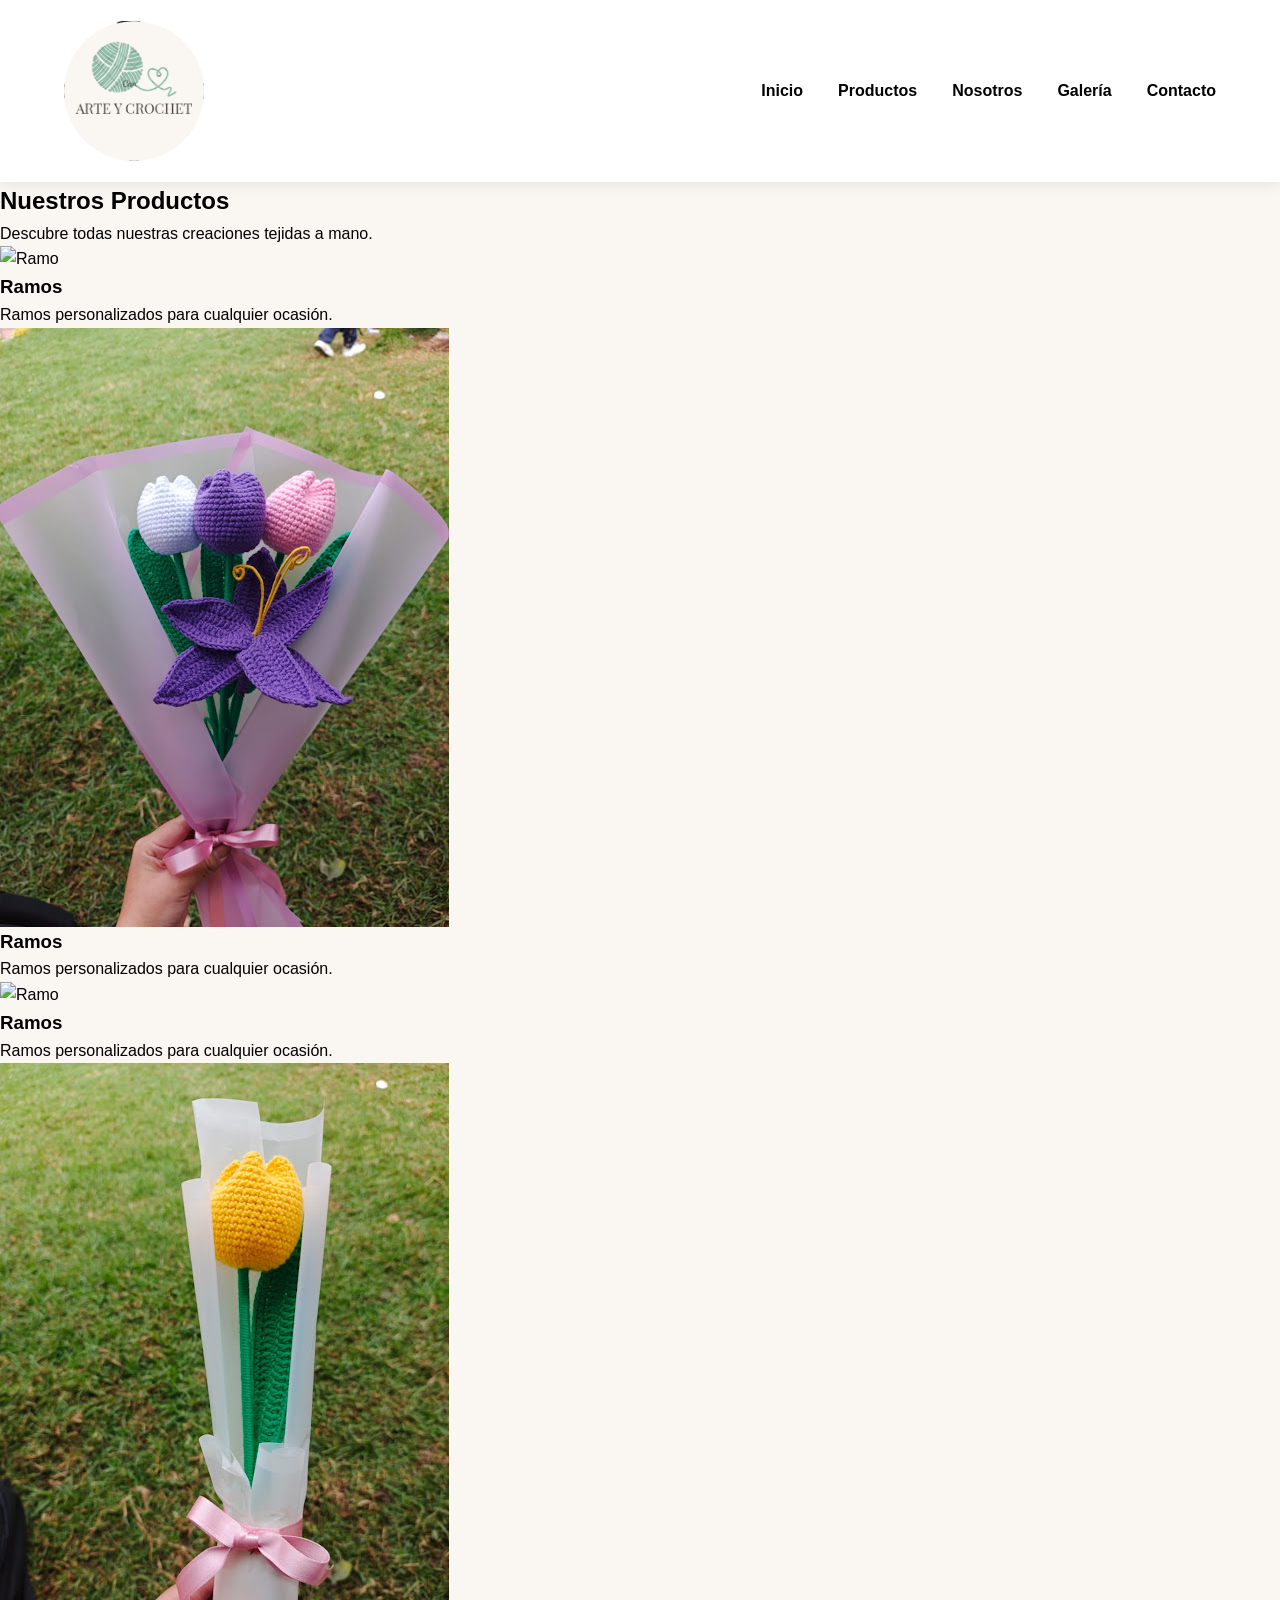
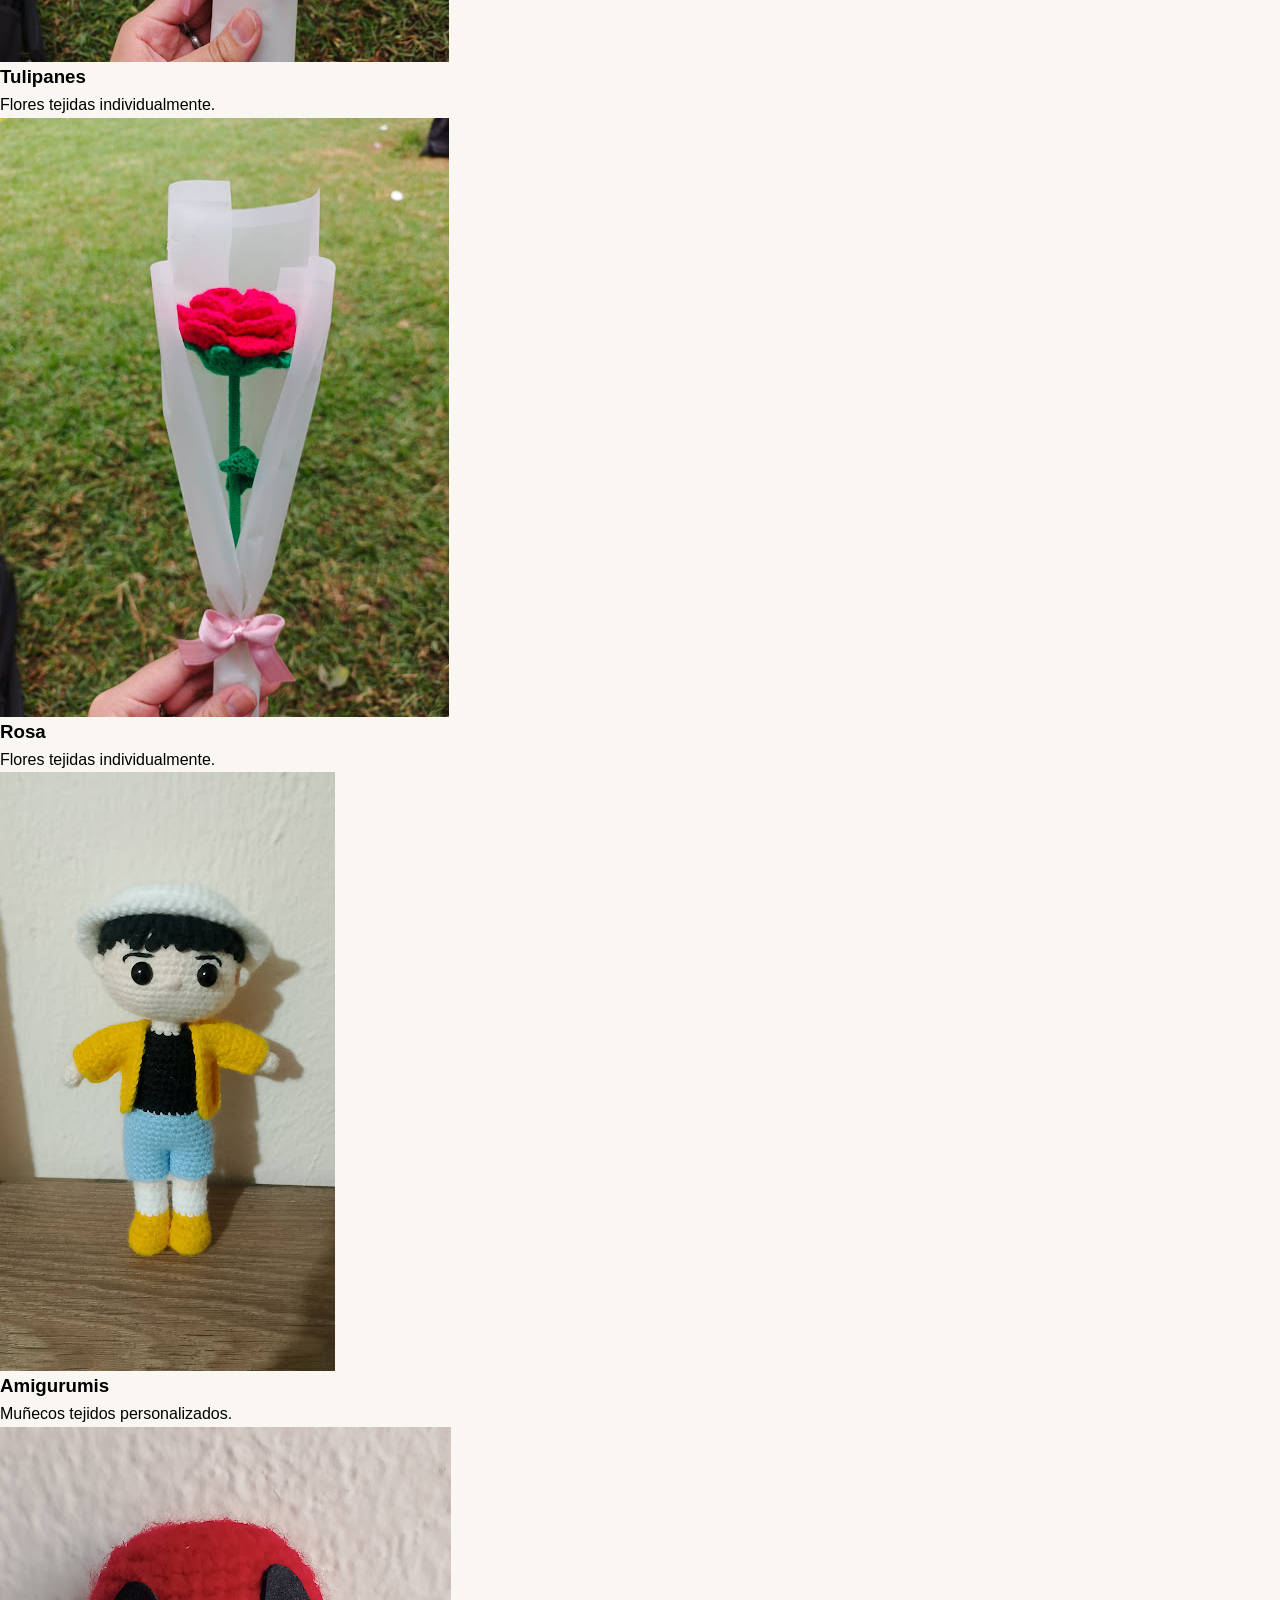
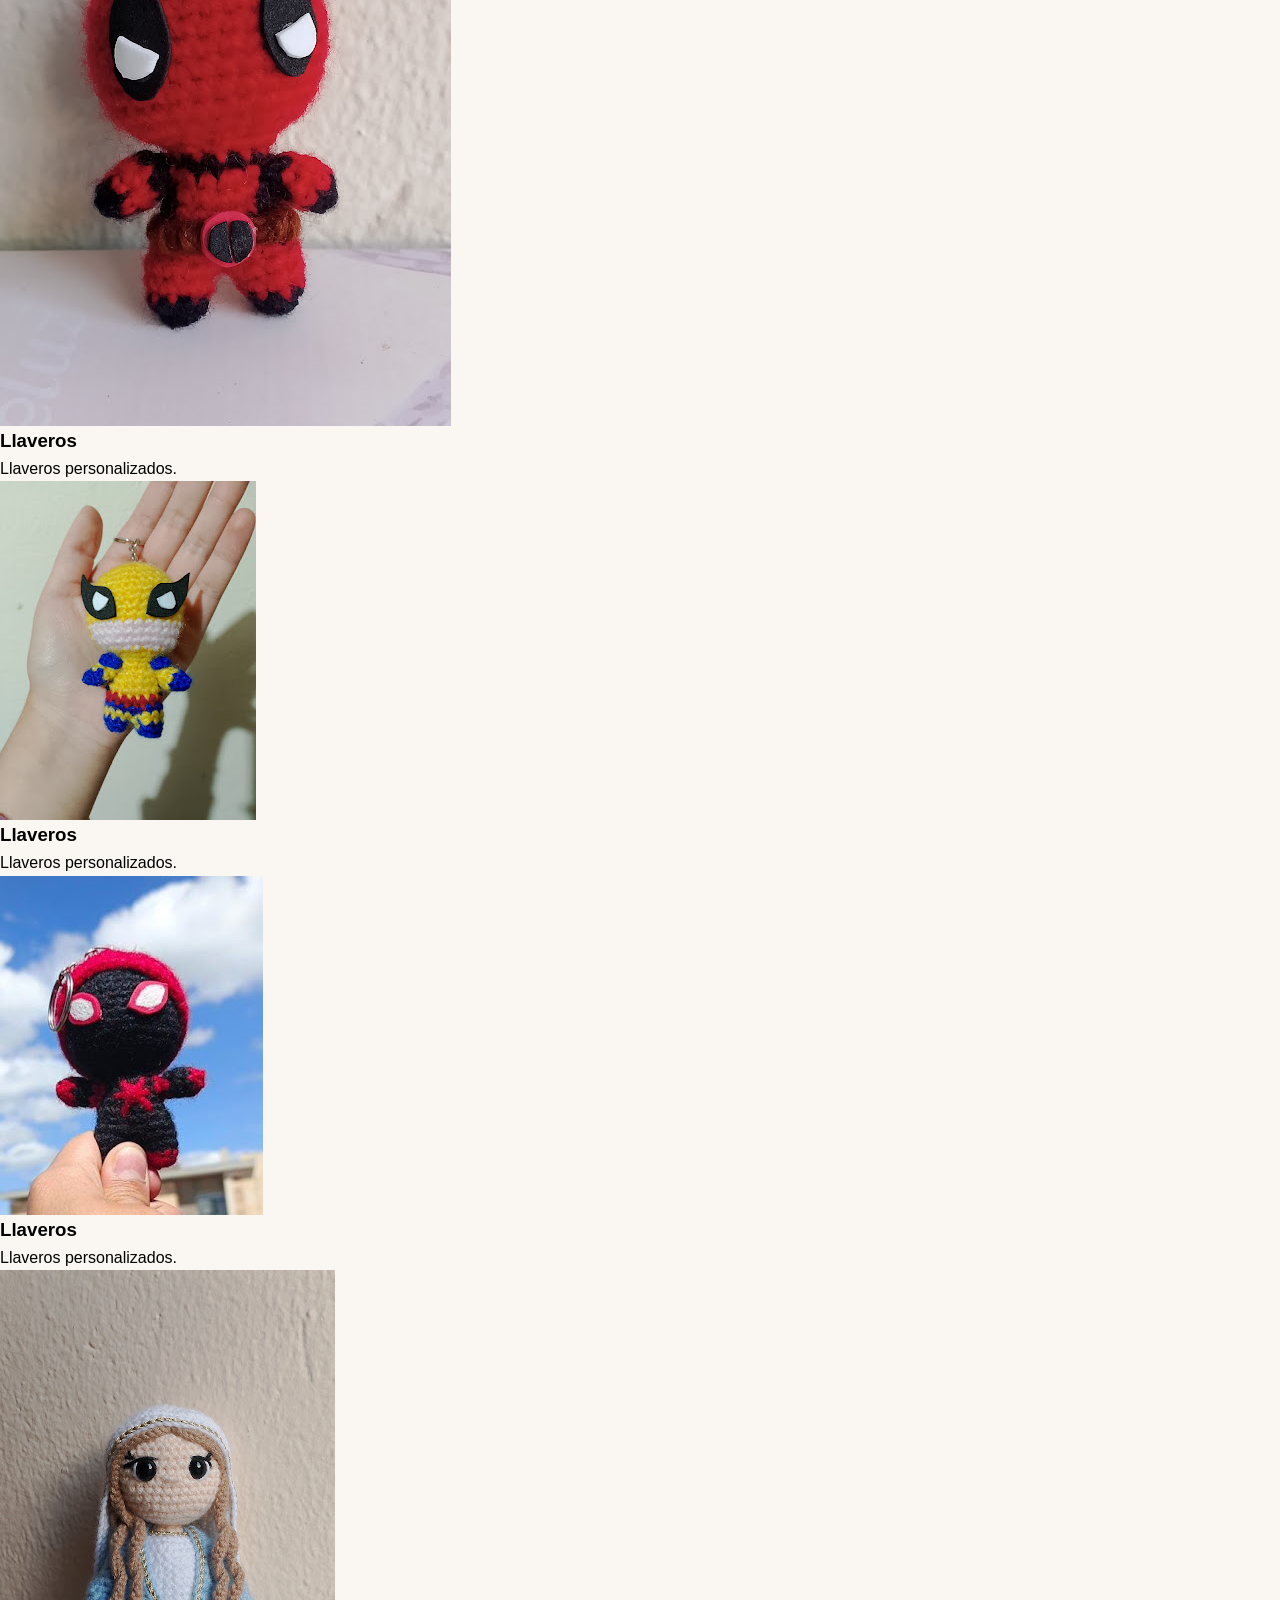
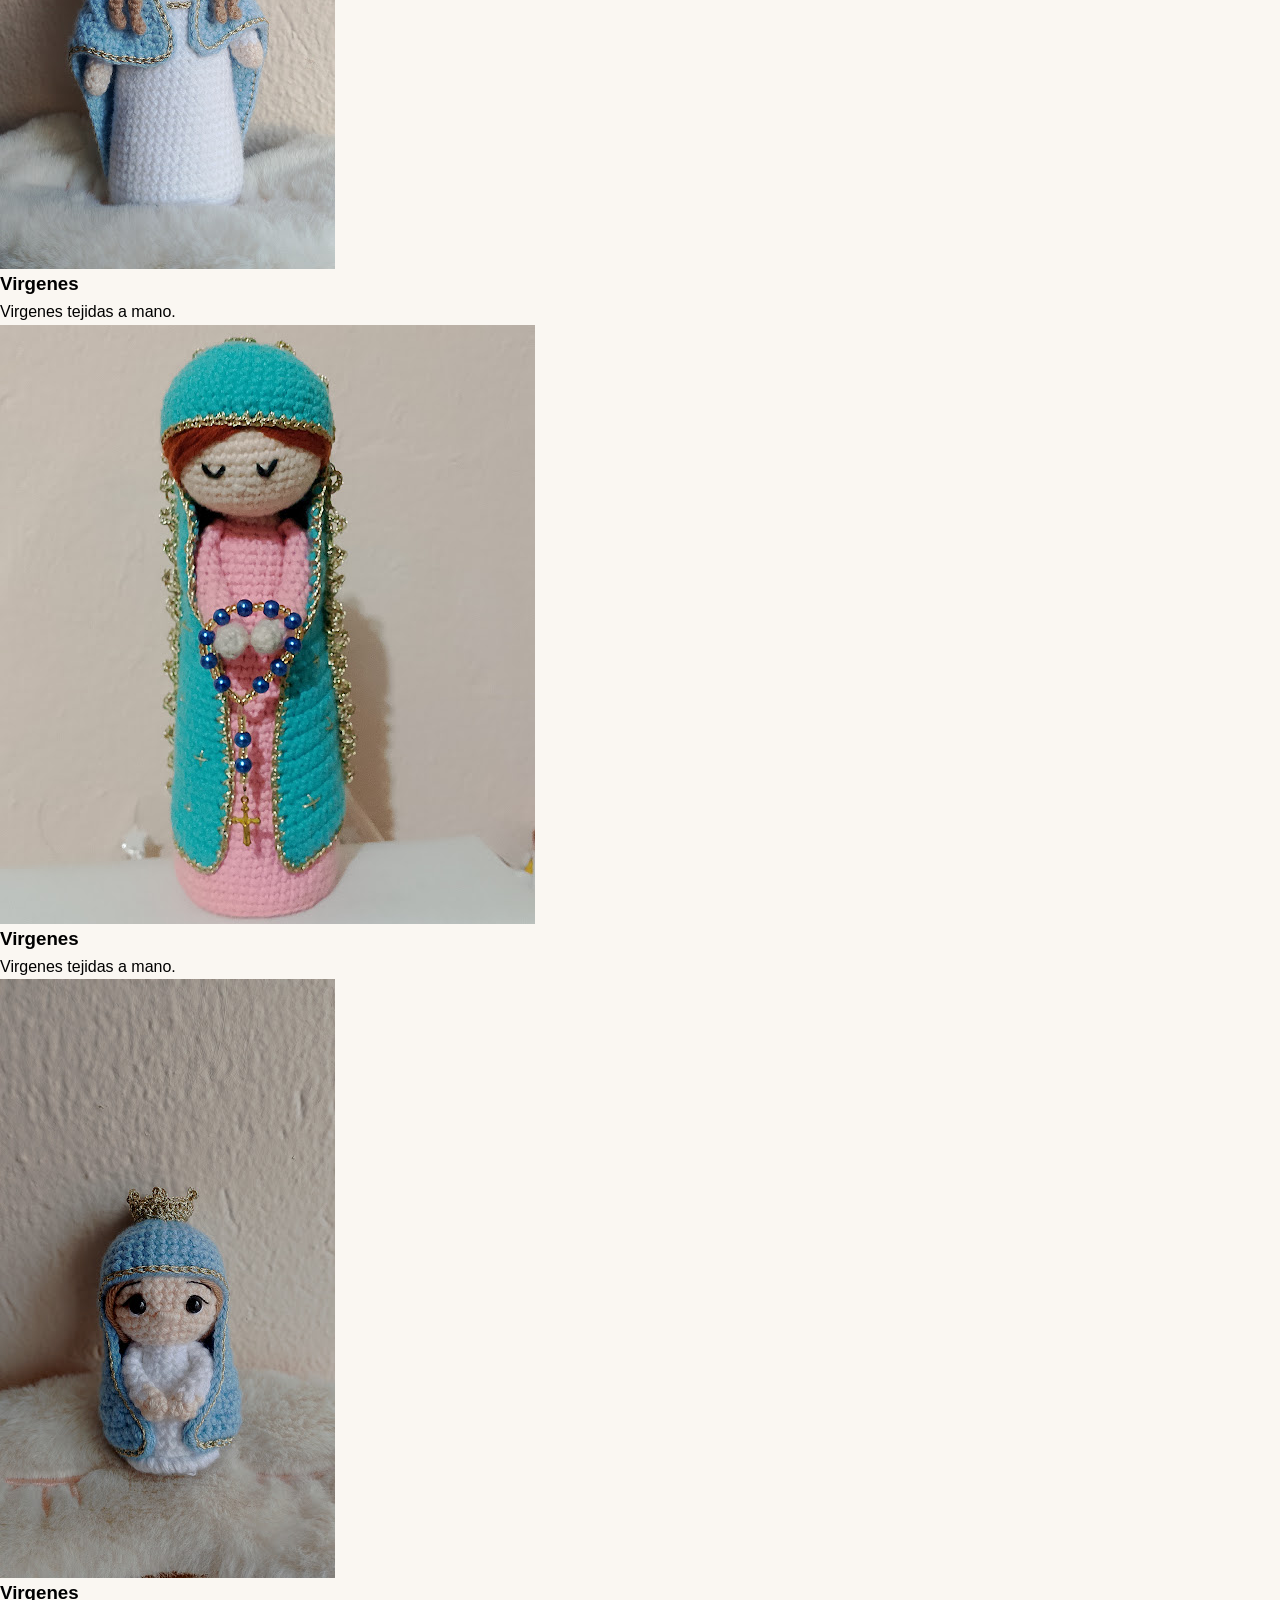
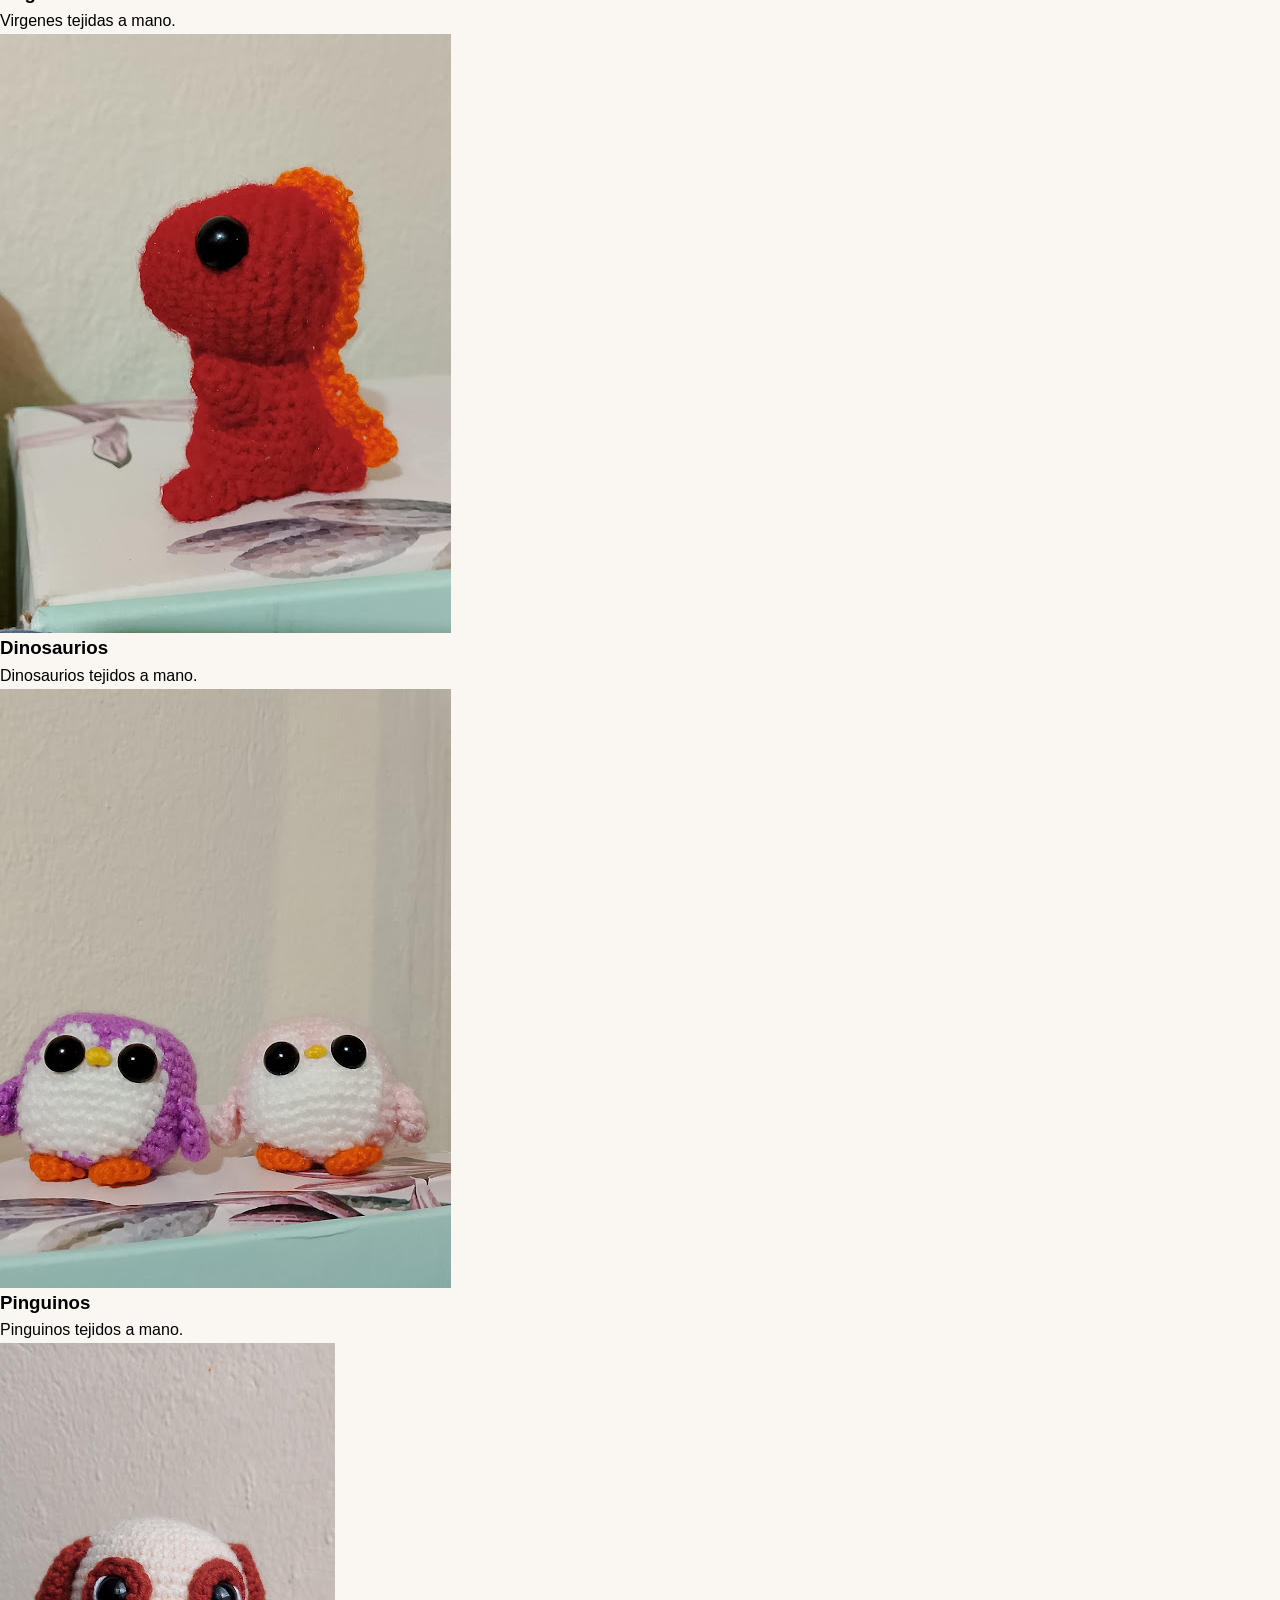
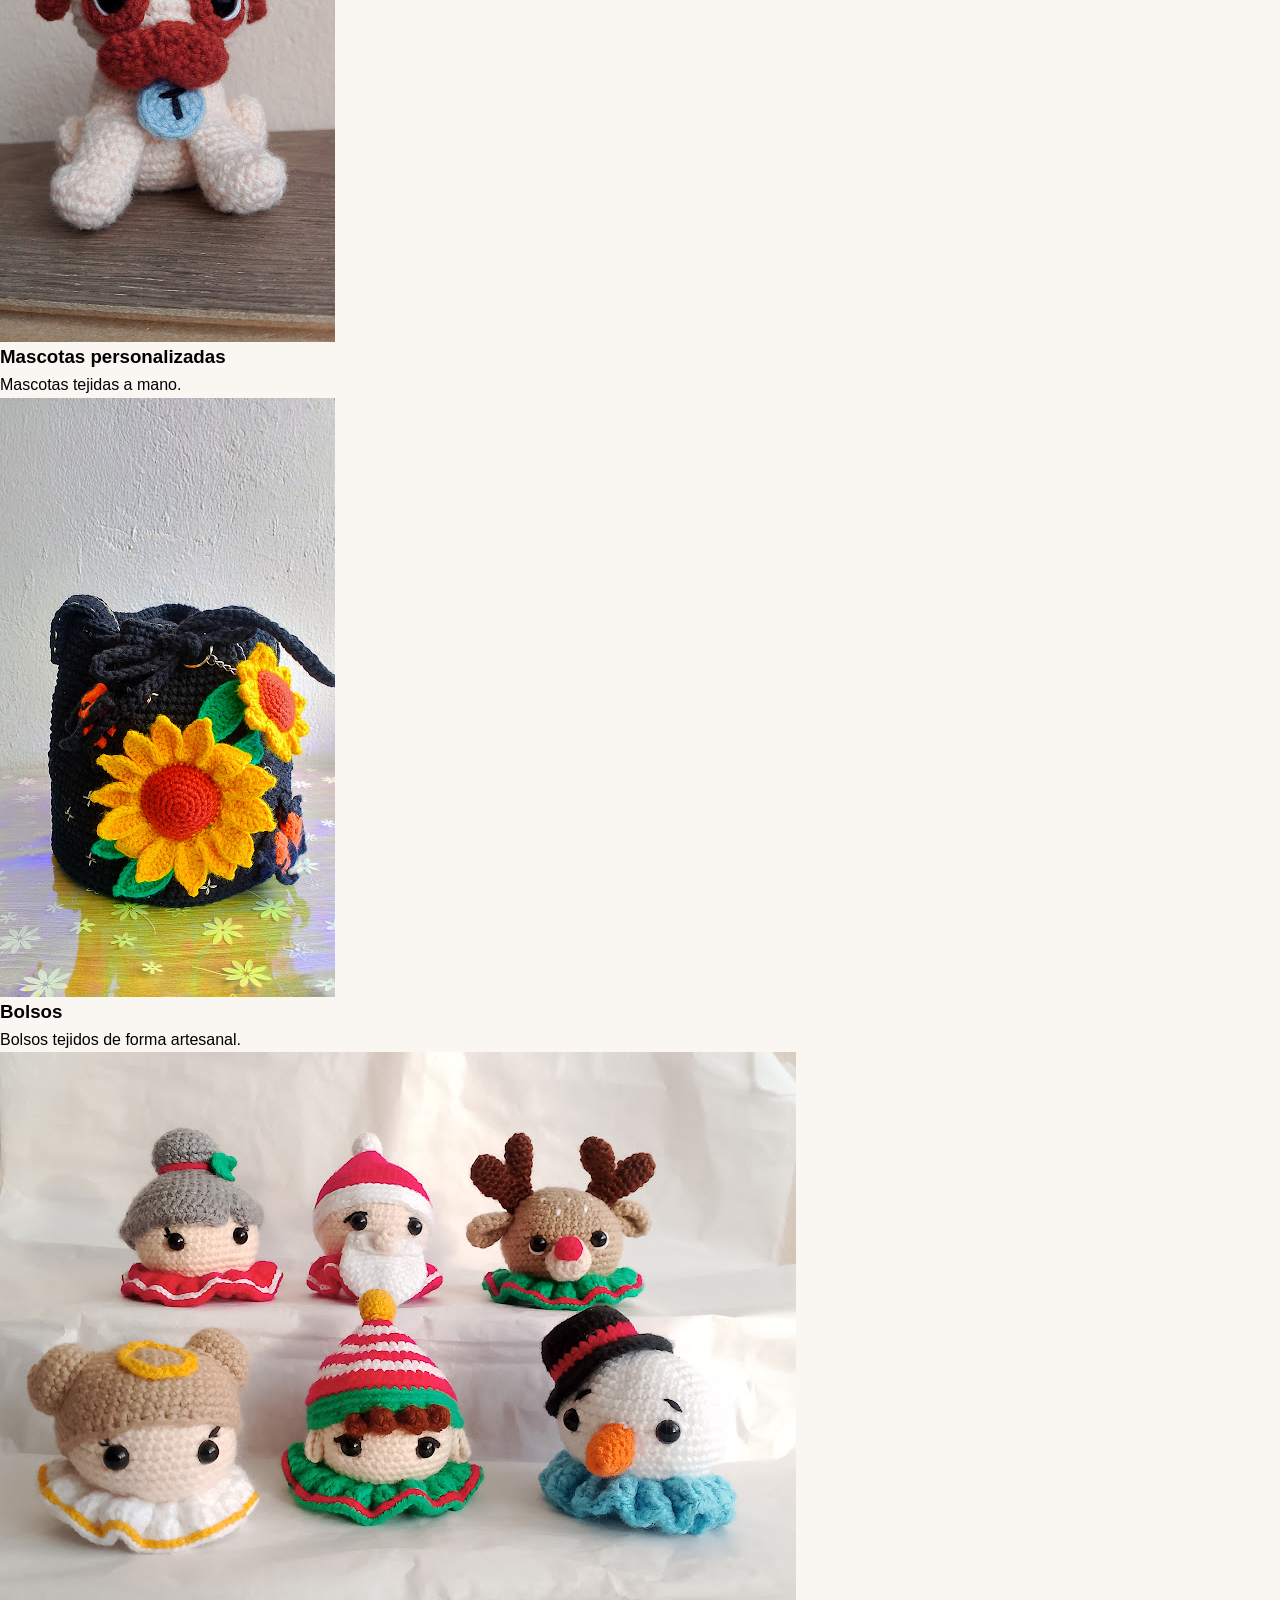
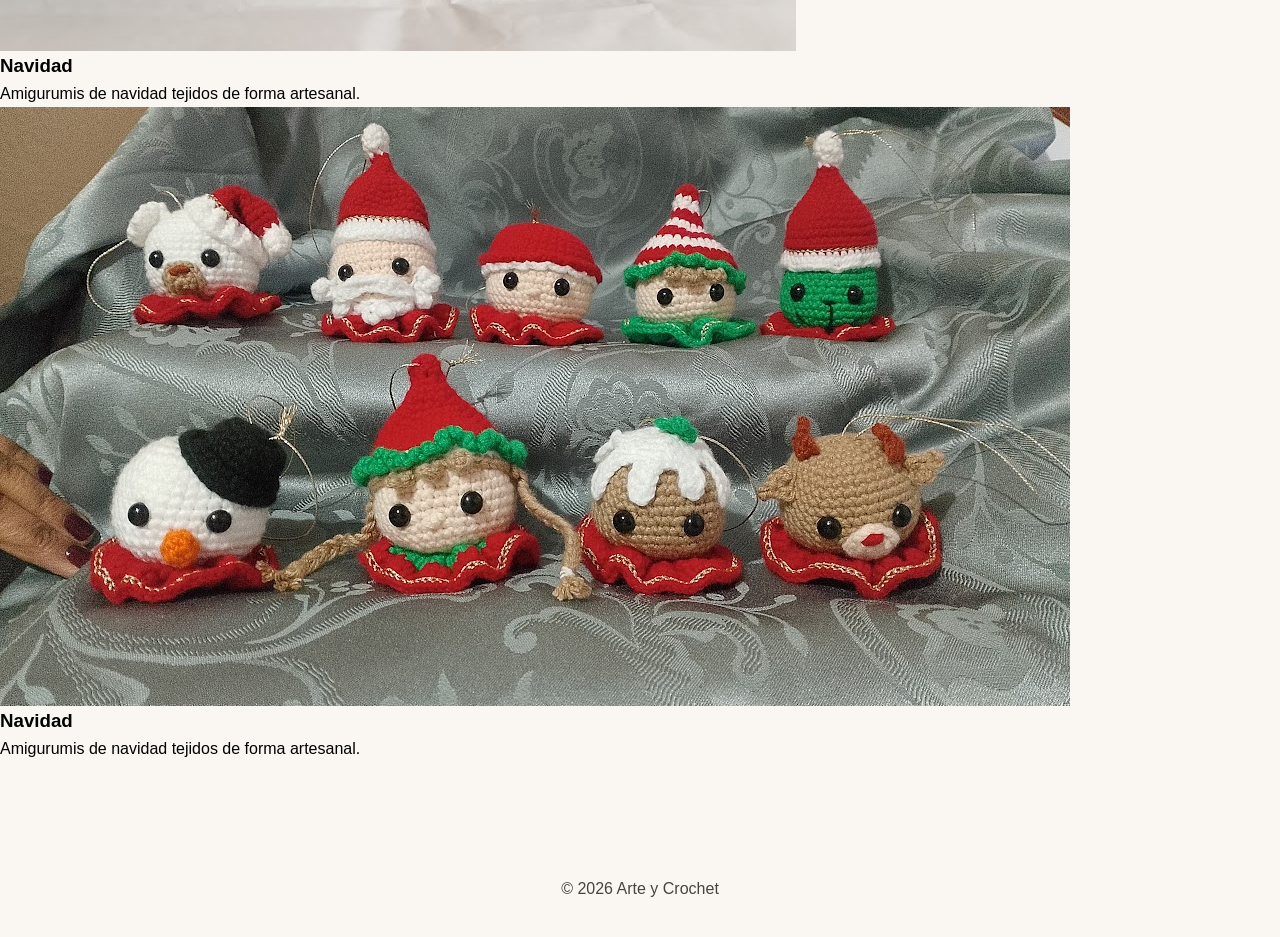
==== paginas/productos.html @ 1461aee8 "Update productos.html" ====
<!DOCTYPE html>
<html lang="es">

<head>

    <meta charset="UTF-8">
    <meta name="viewport" content="width=device-width, initial-scale=1.0">

    <title>Productos | Arte y Crochet</title>

    <link rel="stylesheet" href="css/responsive.css">
    <link rel="stylesheet" href="css/style.css">
    <link rel="stylesheet" href="css/productos.css">
     <link rel="stylesheet" href="css/responsive.css">
    
</head>

<body>

<header>

    <div class="contenedor-header">

        <div class="logo">

            <a href="index.html">

                <img src="../imagenes/logo.png" alt="Logo">

            </a>

        </div>

        <nav>

            <ul>
<a href="index.html">Inicio</a>
              <a href="productos.html">Productos</a>
<a href="nosotros.html">Nosotros</a>
<a href="galeria.html">Galería</a>
<a href="contacto.html">Contacto</a>
            </ul>

        </nav>

    </div>

</header>

<main>
<section class="banner-pagina">

    <h1>Nuestros Productos</h1>

    <p>

        Descubre todas nuestras creaciones tejidas a mano.

    </p>

</section>

<section class="catalogo">

    <article class="producto">

        <img src="../imagenes/ramo tejido 1.jpg" alt="Ramo">

        <h3>Ramos</h3>

        <p>Ramos personalizados para cualquier ocasión.</p>

        

    </article>

    <article class="producto">

        <img src="../imagenes/Ramo tejido 2.jpg" alt="Ramo">

        <h3>Ramos</h3>

        <p>Ramos personalizados para cualquier ocasión.</p>

       

    </article>
    

    <article class="producto">

        <img src="../imagenes/ramo 3.jpg" alt="Ramo">

        <h3>Ramos</h3>

        <p>Ramos personalizados para cualquier ocasión.</p>

        

    </article>

    <article class="producto">

        <img src="../imagenes/tulipan.jpg" alt="Tulipán">

        <h3>Tulipanes</h3>

        <p>Flores tejidas individualmente.</p>

       

    </article>

     <article class="producto">

        <img src="../imagenes/rosa.jpg" alt="Rosa">

        <h3>Rosa</h3>

        <p>Flores tejidas individualmente.</p>

      

    </article>

    <article class="producto">

        <img src="../imagenes/personalizado milo j.jpg" alt="Amigurumi">

        <h3>Amigurumis</h3>

        <p>Muñecos tejidos personalizados.</p>

       

    </article>

  

      <article class="producto">

        <img src="../imagenes/llavero deadpool.jpg" alt="Llavero">

        <h3>Llaveros</h3>

        <p>Llaveros personalizados.</p>

      

    </article>

    <article class="producto">

        <img src="../imagenes/llavero wolverine.jpg" alt="Llavero">

        <h3>Llaveros</h3>

        <p>Llaveros personalizados.</p>

      

    </article>

      <article class="producto">

        <img src="../imagenes/llavero spiderman negro.jpg" alt="Llavero">

        <h3>Llaveros</h3>

        <p>Llaveros personalizados.</p>

   
    </article>

      <article class="producto">

        <img src="../imagenes/virgen bonita.jpg" alt="Virgenes">

        <h3>Virgenes</h3>

        <p>Virgenes tejidas a mano.</p>

       

    </article>

     <article class="producto">

        <img src="../imagenes/virgen de guadalupe.jpg" alt="Virgenes">

        <h3>Virgenes</h3>

        <p>Virgenes tejidas a mano.</p>

      

    </article>

  

     <article class="producto">

        <img src="../imagenes/virgen mini.jpg" alt="Virgenes">

        <h3>Virgenes</h3>

        <p>Virgenes tejidas a mano.</p>

       

    </article>

     </article>

     <article class="producto">

        <img src="../imagenes/dinosaurio.jpg" alt="Dinosaurio">

        <h3>Dinosaurios</h3>

        <p>Dinosaurios tejidos a mano.</p>

       

    </article>

     </article>

     <article class="producto">

        <img src="../imagenes/pinguinos.jpg" alt="Pinguinos">

        <h3>Pinguinos</h3>

        <p>Pinguinos tejidos a mano.</p>

       

    </article>

     </article>

     <article class="producto">

        <img src="../imagenes/mascota personalizado.jpg" alt="Mascota personalizada">

        <h3>Mascotas personalizadas</h3>

        <p>Mascotas tejidas a mano.</p>

    

    </article>
      <article class="producto">

        <img src="../imagenes/bolsos.jpg" alt="Bolso">

        <h3>Bolsos</h3>

        <p>Bolsos tejidos de forma artesanal.</p>

       

    </article>

      <article class="producto">

        <img src="../imagenes/coleccion navidad 1.jpg" alt="Navidad 1">

        <h3>Navidad</h3>

        <p>Amigurumis de navidad tejidos de forma artesanal.</p>

   

    </article>
      <article class="producto">

        <img src="../imagenes/coleccion navidad 2.jpg" alt="Navidad 2">

        <h3>Navidad</h3>

        <p>Amigurumis de navidad tejidos de forma artesanal.</p>

    

    </article>
</section>
</main>

<footer>

    <p>© 2026 Arte y Crochet</p>

</footer>

<script src="../js/script.js"></script>

</body>

</html>
---- paginas/css/style.css ----
/* ===========================
   CONFIGURACIÓN GENERAL
=========================== */

*{
    margin:0;
    padding:0;
    box-sizing:border-box;
}

html{
    scroll-behavior:smooth;
}

body{
    font-family: Arial, Helvetica, sans-serif;
    background:#faf7f2;
    color:var(--cafe);
    line-height:1.6;
}

img{
    max-width:100%;
    display:block;
}

a{
    text-decoration:none;
    color:inherit;
}

ul{
    list-style:none;
}

button{
    border:none;
    cursor:pointer;
    font-size:1rem;
}

/* ===========================
   HEADER
=========================== */

header{

    width:100%;

    background:white;

    box-shadow:var(--sombra);

    position:sticky;

    top:0;

    z-index:1000;

}
header{

background:white;

padding:20px 0;

box-shadow:0 3px 15px rgba(0,0,0,.08);

}

.contenedor-header{

    width:90%;

    max-width:1300px;

    margin:auto;

    display:flex;

    justify-content:space-between;

    align-items:center;

    padding:1px 0;

}

.logo img{

    width: 140px;

}

nav ul{

    display:flex;

    gap:35px;

}

nav a{

    font-weight:600;

    transition:var(--transicion);

}

nav a:hover{

    color:var(--verde);

}

.acciones{

    display:flex;

    gap:15px;

}

.acciones button{

    background:none;

    font-size:22px;

}

/* ===========================
   TITULOS
=========================== */

.titulo-seccion{

    text-align:center;

    margin-bottom:60px;

}

.titulo-seccion h2{

    font-size:2.3rem;

    color:var(--cafe);

    margin-bottom:15px;

}

.titulo-seccion p{

    color:var(--gris);

    max-width:650px;

    margin:auto;

}

/* ===========================
   BOTONES
=========================== */

a,
button{

    transition:var(--transicion);

}

.hero a,
.cta a,
.producto a,
.informacion-producto a{

    display:inline-block;

    margin-top:20px;

    background:var(--verde);

    color:#4a433e;

    padding:14px 28px;

    border-radius:30px;

    font-weight:bold;

}

.hero a:hover,
.cta a:hover,
.producto a:hover,
.informacion-producto a:hover{

    background:var(--cafe);

}

/* ===========================
   FOOTER
=========================== */

footer{

    background:var(--cafe);

  color:#4a433e;

    text-align:center;

    padding:35px 20px;

    margin-top:80px;

}
.redes{

    display:flex;

    flex-direction:column;

    gap:12px;

}

.redes a{

    color:#6e6969;

    transition:.3s; 

}

.redes a:hover{

    color:var(--verde);

    padding-left:6px;

}
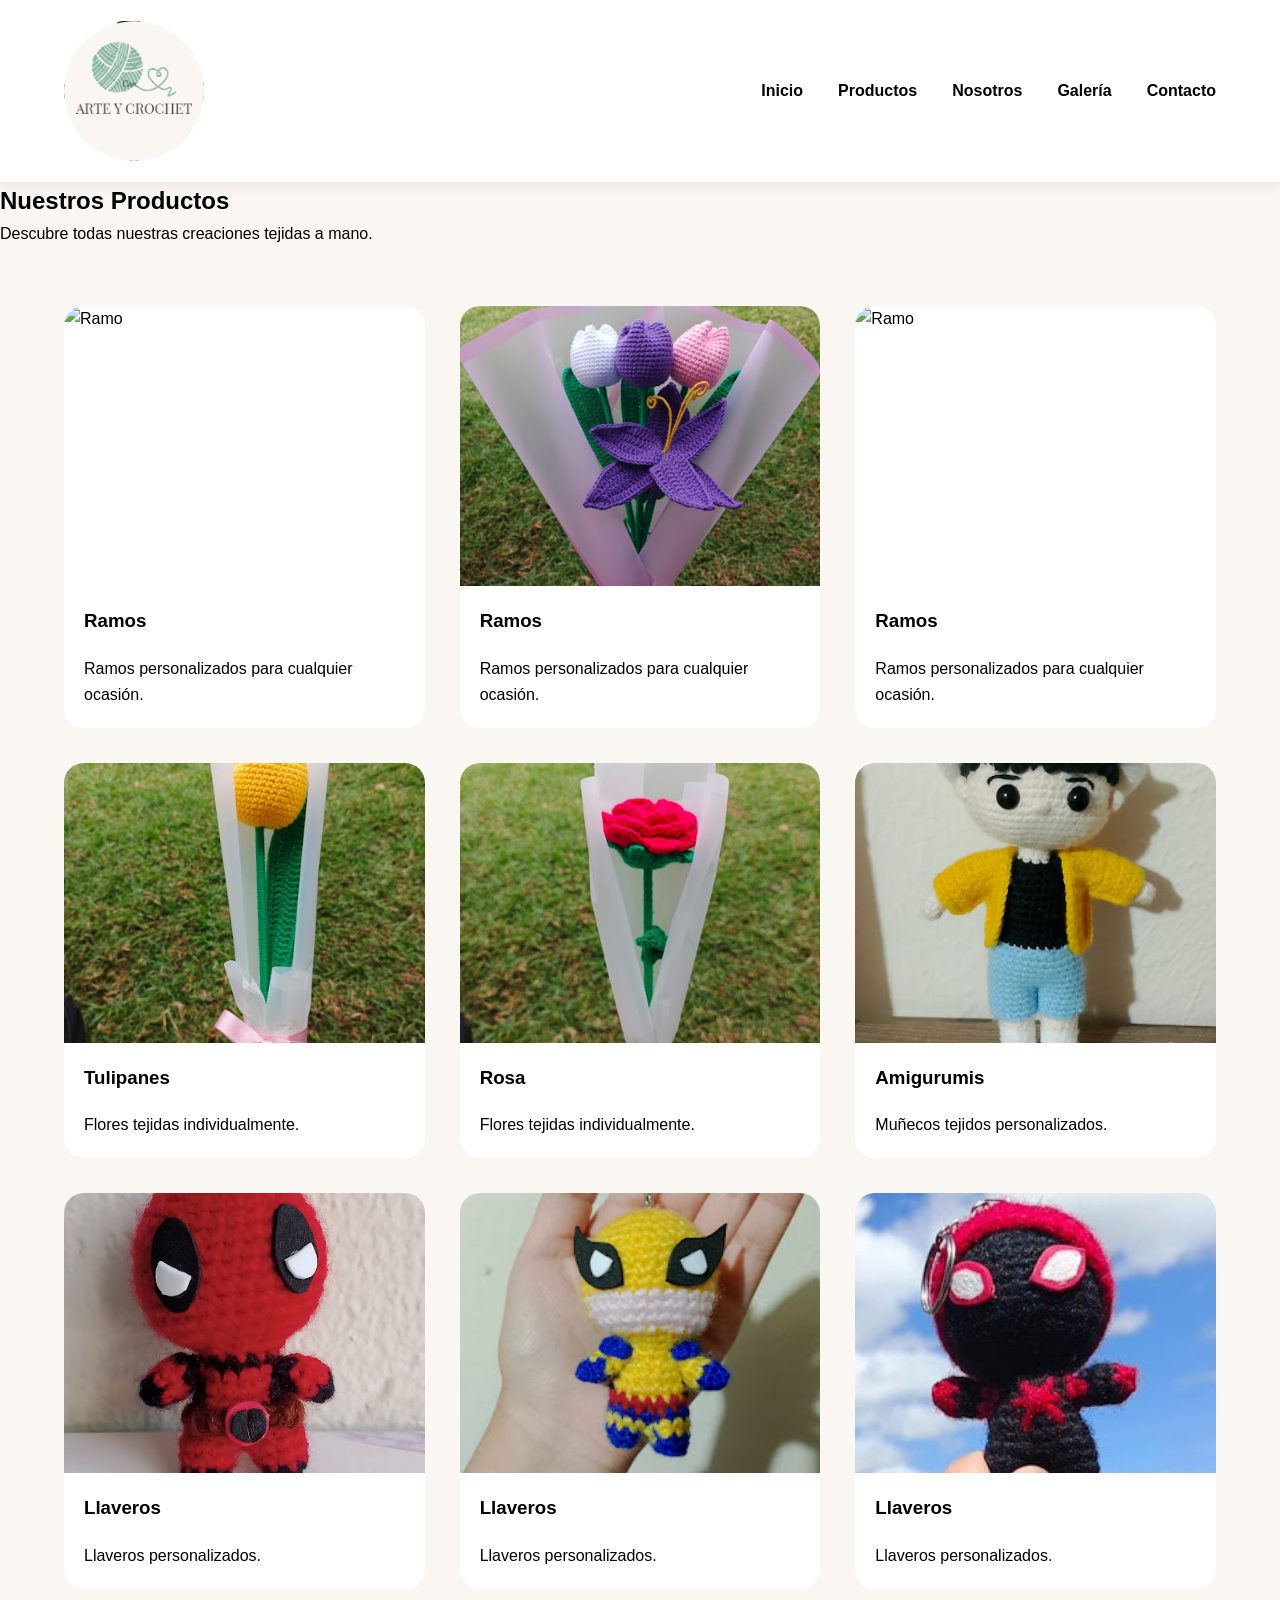
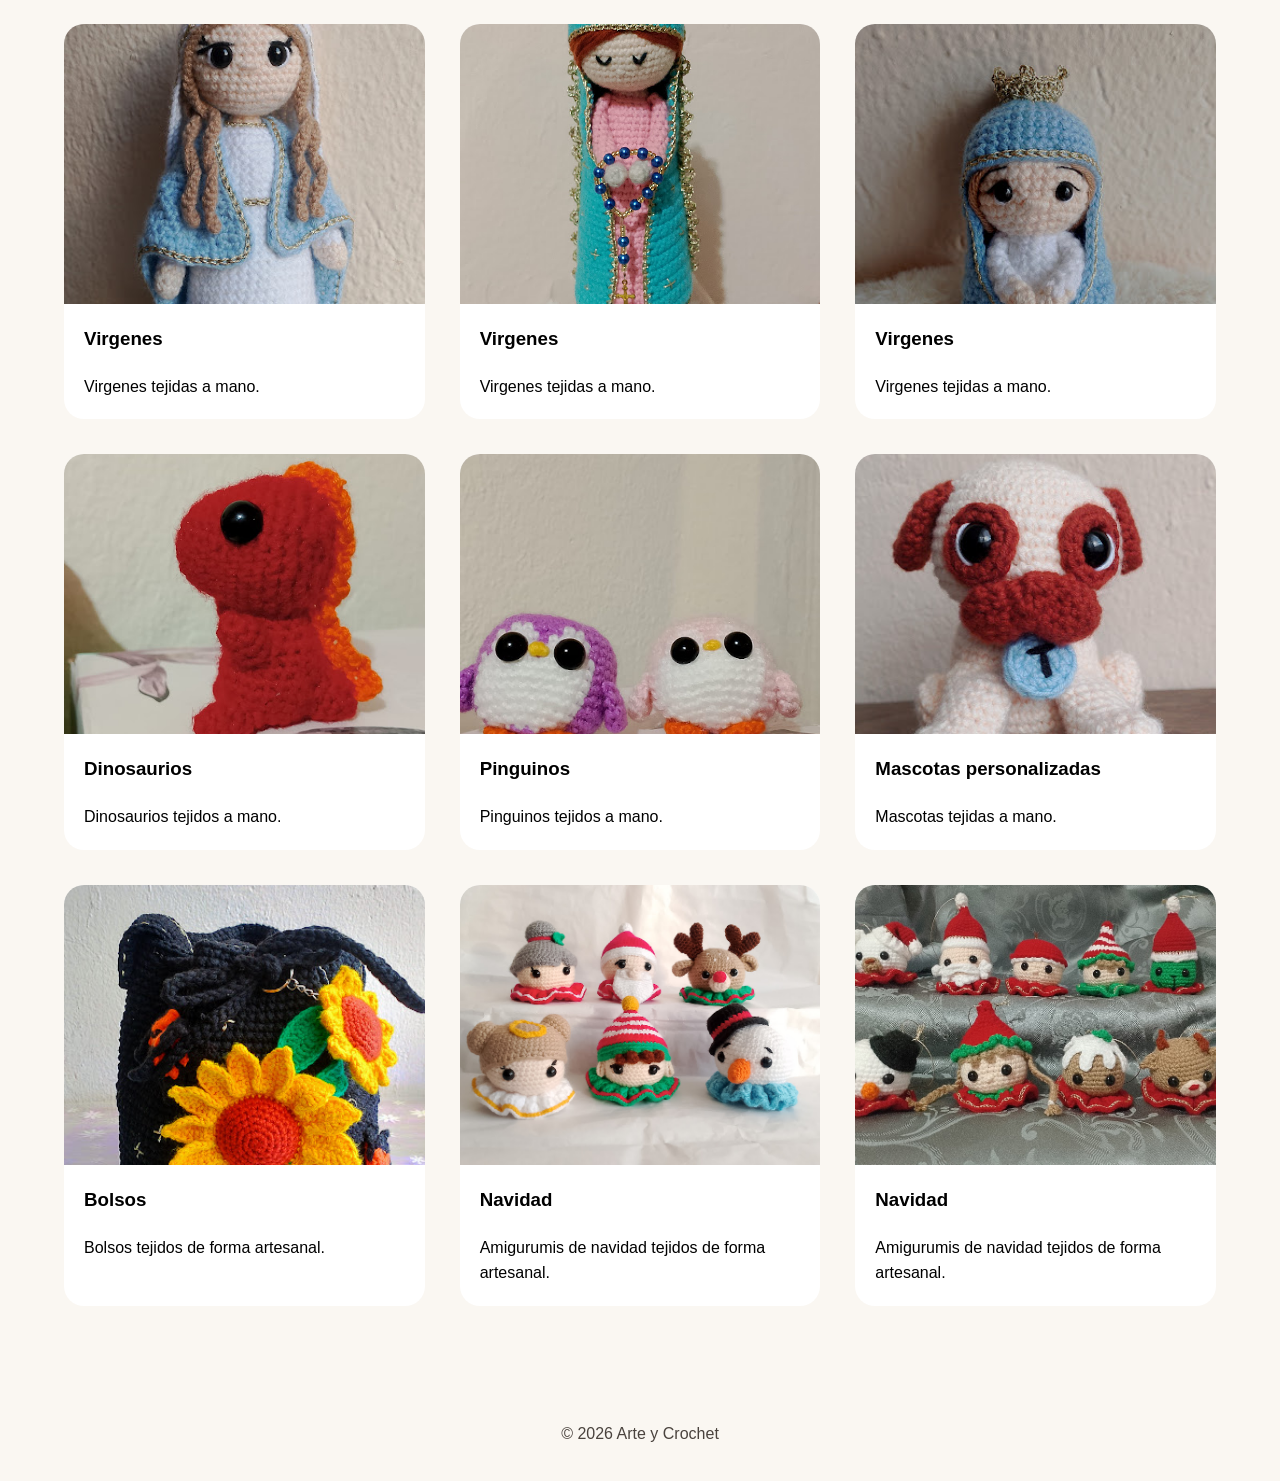
==== commit d2ed99ee: "Fix HTML encoding issues in productos.html" ====
--- a/paginas/productos.html
+++ b/paginas/productos.html
@@ -8,10 +8,10 @@
 
     <title>Productos | Arte y Crochet</title>
 
-    <link rel="stylesheet" href="css/responsive.css">
-    <link rel="stylesheet" href="css/style.css">
-    <link rel="stylesheet" href="css/productos.css">
-     <link rel="stylesheet" href="css/responsive.css">
+    <link rel="stylesheet" href="../css/responsive.css">
+    <link rel="stylesheet" href="../css/style.css">
+    <link rel="stylesheet" href="../css/productos.css">
+     <link rel="stylesheet" href="../css/responsive.css">
     
 </head>
 
--- a/css/responsive.css
+++ b/css/responsive.css
@@ -0,0 +1,178 @@
+
+@media (max-width:992px){
+
+    .hero,
+    .sobre-nosotros,
+    .historia,
+    .detalle-producto{
+
+        flex-direction:column;
+
+    }
+
+    .contenedor-productos{
+
+        grid-template-columns:repeat(2,1fr);
+
+    }
+
+    .contenedor-beneficios{
+
+        grid-template-columns:repeat(2,1fr);
+
+    }
+
+    .catalogo{
+
+        grid-template-columns:repeat(2,1fr);
+
+    }
+
+    .galeria-completa,
+    .contenedor-galeria{
+
+        grid-template-columns:repeat(2,1fr);
+
+    }
+
+    .contacto{
+
+        grid-template-columns:1fr;
+
+    }
+
+    .mision-vision{
+
+        grid-template-columns:1fr;
+
+    }
+
+}
+
+/* ==================================
+   CELULARES
+================================== */
+
+@media (max-width:768px){
+
+    .contenedor-header{
+
+        flex-direction:column;
+
+        gap:20px;
+
+    }
+
+    nav ul{
+
+        flex-direction:column;
+
+        align-items:center;
+
+        gap:15px;
+
+    }
+
+    .acciones{
+
+        justify-content:center;
+
+    }
+
+    .hero-texto h1{
+
+        font-size:2.6rem;
+
+    }
+
+    .hero-texto h2{
+
+        font-size:1.5rem;
+
+    }
+
+  
+
+    .titulo-seccion h2{
+
+        font-size:2rem;
+
+    }
+
+    .contenedor-productos{
+
+        grid-template-columns:1fr;
+
+    }
+
+    .contenedor-beneficios{
+
+        grid-template-columns:1fr;
+
+    }
+
+    .catalogo{
+
+        grid-template-columns:1fr;
+
+    }
+
+    .galeria-completa,
+    .contenedor-galeria{
+
+        grid-template-columns:1fr;
+
+    }
+
+    .valores ul{
+
+        grid-template-columns:1fr;
+
+    }
+
+    .cta{
+
+        padding:45px 25px;
+
+    }
+
+}
+
+/* ==================================
+   CELULARES PEQUEÑOS
+================================== */
+
+@media (max-width:480px){
+
+    .hero{
+
+        margin:40px auto;
+
+    }
+
+    .hero-texto h1{
+
+        font-size:2rem;
+
+    }
+
+    .hero-texto h2{
+
+        font-size:1.3rem;
+
+    }
+
+  
+    .contenedor-header{
+
+        width:95%;
+
+    }
+
+    section{
+
+        padding:50px 5%;
+
+    }
+
+}
--- a/css/style.css
+++ b/css/style.css
@@ -0,0 +1,244 @@
+
+*{
+    margin:0;
+    padding:0;
+    box-sizing:border-box;
+}
+
+html{
+    scroll-behavior:smooth;
+}
+
+body{
+    font-family: Arial, Helvetica, sans-serif;
+    background:#faf7f2;
+    color:var(--cafe);
+    line-height:1.6;
+}
+
+img{
+    max-width:100%;
+    display:block;
+}
+
+a{
+    text-decoration:none;
+    color:inherit;
+}
+
+ul{
+    list-style:none;
+}
+
+button{
+    border:none;
+    cursor:pointer;
+    font-size:1rem;
+}
+
+/* ===========================
+   HEADER
+=========================== */
+
+header{
+
+    width:100%;
+
+    background:white;
+
+    box-shadow:var(--sombra);
+
+    position:sticky;
+
+    top:0;
+
+    z-index:1000;
+
+}
+header{
+
+background:white;
+
+padding:20px 0;
+
+box-shadow:0 3px 15px rgba(0,0,0,.08);
+
+}
+
+.contenedor-header{
+
+    width:90%;
+
+    max-width:1300px;
+
+    margin:auto;
+
+    display:flex;
+
+    justify-content:space-between;
+
+    align-items:center;
+
+    padding:1px 0;
+
+}
+
+.logo img{
+
+    width: 140px;
+
+}
+
+nav ul{
+
+    display:flex;
+
+    gap:35px;
+
+}
+
+nav a{
+
+    font-weight:600;
+
+    transition:var(--transicion);
+
+}
+
+nav a:hover{
+
+    color:var(--verde);
+
+}
+
+.acciones{
+
+    display:flex;
+
+    gap:15px;
+
+}
+
+.acciones button{
+
+    background:none;
+
+    font-size:22px;
+
+}
+
+/* ===========================
+   TITULOS
+=========================== */
+
+.titulo-seccion{
+
+    text-align:center;
+
+    margin-bottom:60px;
+
+}
+
+.titulo-seccion h2{
+
+    font-size:2.3rem;
+
+    color:var(--cafe);
+
+    margin-bottom:15px;
+
+}
+
+.titulo-seccion p{
+
+    color:var(--gris);
+
+    max-width:650px;
+
+    margin:auto;
+
+}
+
+/* ===========================
+   BOTONES
+=========================== */
+
+a,
+button{
+
+    transition:var(--transicion);
+
+}
+
+.hero a,
+.cta a,
+.producto a,
+.informacion-producto a{
+
+    display:inline-block;
+
+    margin-top:20px;
+
+    background:var(--verde);
+
+    color:#4a433e;
+
+    padding:14px 28px;
+
+    border-radius:30px;
+
+    font-weight:bold;
+
+}
+
+.hero a:hover,
+.cta a:hover,
+.producto a:hover,
+.informacion-producto a:hover{
+
+    background:var(--cafe);
+
+}
+
+/* ===========================
+   FOOTER
+=========================== */
+
+footer{
+
+    background:var(--cafe);
+
+  color:#4a433e;
+
+    text-align:center;
+
+    padding:35px 20px;
+
+    margin-top:80px;
+
+}
+.redes{
+
+    display:flex;
+
+    flex-direction:column;
+
+    gap:12px;
+
+}
+
+.redes a{
+
+    color:#6e6969;
+
+    transition:.3s;
+
+}
+
+.redes a:hover{
+
+    color:var(--verde);
+
+    padding-left:6px;
+
+}
--- a/css/productos.css
+++ b/css/productos.css
@@ -0,0 +1,181 @@
+
+
+/* ===============================
+   CATÁLOGO
+================================ */
+
+.catalogo{
+
+    width:90%;
+    max-width:1300px;
+
+    margin:60px auto;
+
+    display:grid;
+
+    grid-template-columns:repeat(3,1fr);
+
+    gap:35px;
+
+}
+
+.catalogo .producto{
+
+    background:white;
+
+    border-radius:20px;
+
+    overflow:hidden;
+
+    box-shadow:var(--sombra);
+
+    transition:.3s;
+
+}
+
+.catalogo .producto:hover{
+
+    transform:translateY(-8px);
+
+}
+
+.catalogo .producto img{
+
+    width:100%;
+
+    height:280px;
+
+    object-fit:cover;
+
+}
+
+.catalogo .producto h3{
+
+    margin:20px;
+
+    color:var(--cafe);
+
+}
+
+.catalogo .producto p{
+
+    margin:0 20px 20px;
+
+    color:var(--gris);
+
+}
+
+.catalogo .producto button{
+
+    margin:20px;
+
+    padding:12px 22px;
+
+    background:var(--verde);
+
+   color:#4a433e;
+
+    border-radius:30px;
+
+    transition:.3s;
+
+}
+
+.catalogo .producto button:hover{
+
+    background:var(--cafe);
+
+}
+
+/* ===============================
+   DETALLE DEL PRODUCTO
+================================ */
+
+.detalle-producto{
+
+    width:90%;
+    max-width:1300px;
+
+    margin:80px auto;
+
+    display:flex;
+
+    gap:60px;
+
+    align-items:center;
+
+}
+
+.imagen-producto{
+
+    flex:1;
+
+}
+
+.imagen-producto img{
+
+    width:100%;
+
+    border-radius:20px;
+
+    box-shadow:var(--sombra);
+
+}
+
+.informacion-producto{
+
+    flex:1;
+
+}
+
+.informacion-producto h1{
+
+    font-size:2.5rem;
+
+    color:var(--cafe);
+
+    margin-bottom:20px;
+
+}
+
+.categoria{
+
+    color:var(--gris);
+
+    margin-bottom:10px;
+
+}
+
+.precio{
+
+    font-size:2rem;
+
+    color:var(--verde);
+
+    font-weight:bold;
+
+    margin-bottom:25px;
+
+}
+
+.informacion-producto p{
+
+    margin-bottom:20px;
+
+}
+
+.informacion-producto ul{
+
+    margin-left:20px;
+
+    margin-bottom:30px;
+
+    list-style:disc;
+
+}
+
+.informacion-producto li{
+
+    margin-bottom:10px;
+
+}
--- a/css/responsive.css
+++ b/css/responsive.css
@@ -0,0 +1,178 @@
+
+@media (max-width:992px){
+
+    .hero,
+    .sobre-nosotros,
+    .historia,
+    .detalle-producto{
+
+        flex-direction:column;
+
+    }
+
+    .contenedor-productos{
+
+        grid-template-columns:repeat(2,1fr);
+
+    }
+
+    .contenedor-beneficios{
+
+        grid-template-columns:repeat(2,1fr);
+
+    }
+
+    .catalogo{
+
+        grid-template-columns:repeat(2,1fr);
+
+    }
+
+    .galeria-completa,
+    .contenedor-galeria{
+
+        grid-template-columns:repeat(2,1fr);
+
+    }
+
+    .contacto{
+
+        grid-template-columns:1fr;
+
+    }
+
+    .mision-vision{
+
+        grid-template-columns:1fr;
+
+    }
+
+}
+
+/* ==================================
+   CELULARES
+================================== */
+
+@media (max-width:768px){
+
+    .contenedor-header{
+
+        flex-direction:column;
+
+        gap:20px;
+
+    }
+
+    nav ul{
+
+        flex-direction:column;
+
+        align-items:center;
+
+        gap:15px;
+
+    }
+
+    .acciones{
+
+        justify-content:center;
+
+    }
+
+    .hero-texto h1{
+
+        font-size:2.6rem;
+
+    }
+
+    .hero-texto h2{
+
+        font-size:1.5rem;
+
+    }
+
+  
+
+    .titulo-seccion h2{
+
+        font-size:2rem;
+
+    }
+
+    .contenedor-productos{
+
+        grid-template-columns:1fr;
+
+    }
+
+    .contenedor-beneficios{
+
+        grid-template-columns:1fr;
+
+    }
+
+    .catalogo{
+
+        grid-template-columns:1fr;
+
+    }
+
+    .galeria-completa,
+    .contenedor-galeria{
+
+        grid-template-columns:1fr;
+
+    }
+
+    .valores ul{
+
+        grid-template-columns:1fr;
+
+    }
+
+    .cta{
+
+        padding:45px 25px;
+
+    }
+
+}
+
+/* ==================================
+   CELULARES PEQUEÑOS
+================================== */
+
+@media (max-width:480px){
+
+    .hero{
+
+        margin:40px auto;
+
+    }
+
+    .hero-texto h1{
+
+        font-size:2rem;
+
+    }
+
+    .hero-texto h2{
+
+        font-size:1.3rem;
+
+    }
+
+  
+    .contenedor-header{
+
+        width:95%;
+
+    }
+
+    section{
+
+        padding:50px 5%;
+
+    }
+
+}
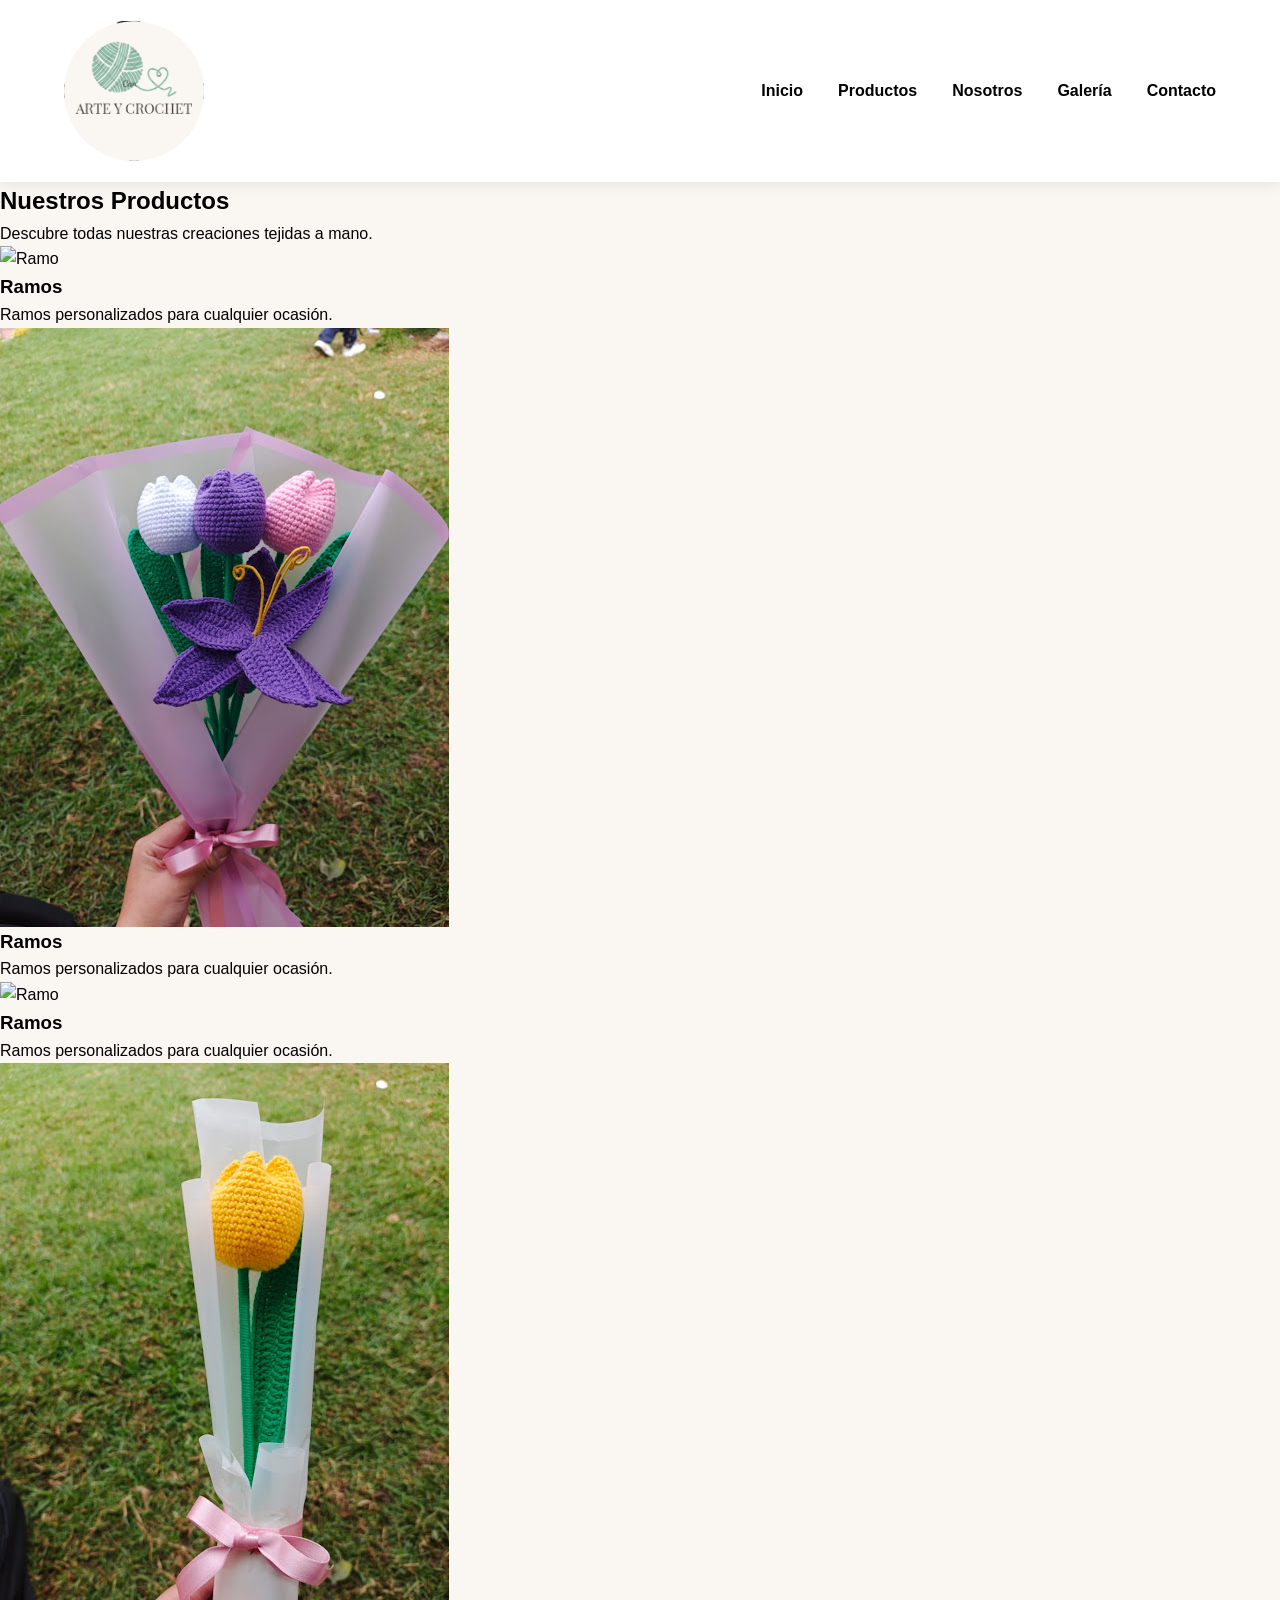
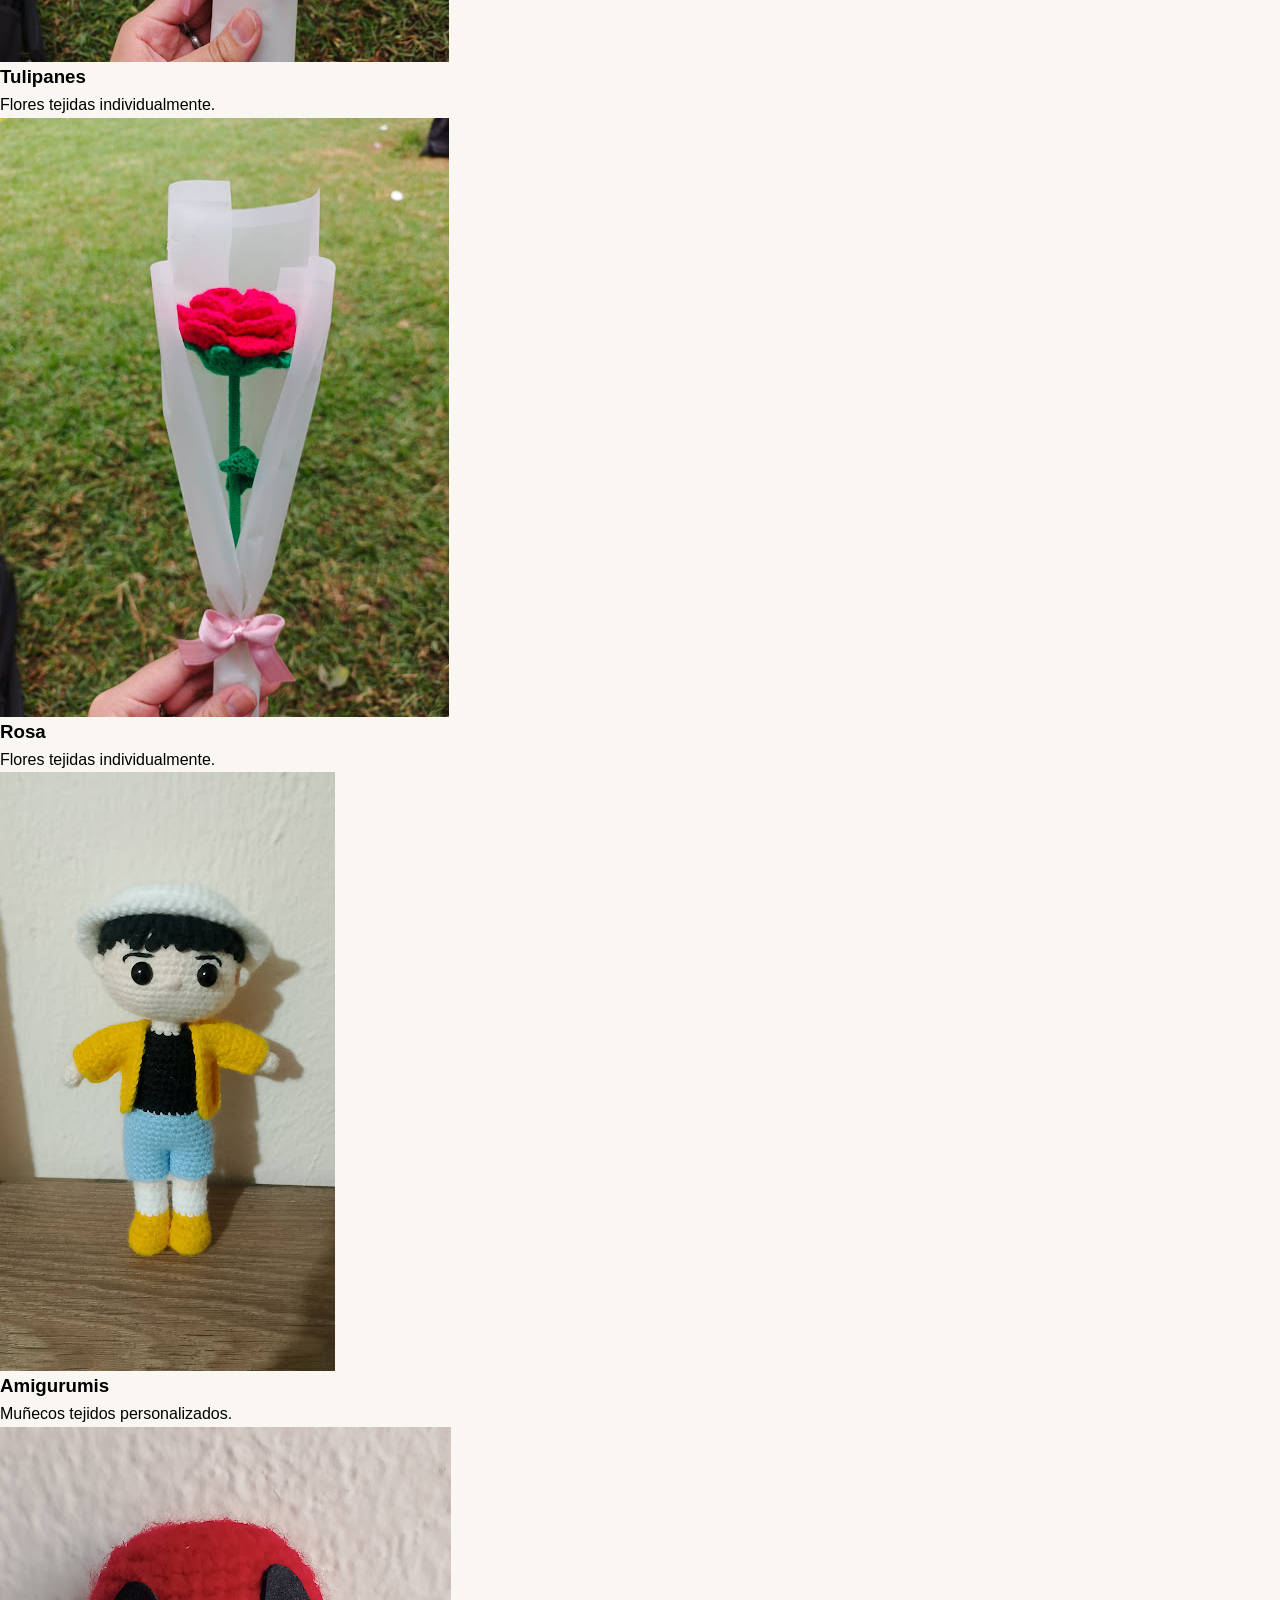
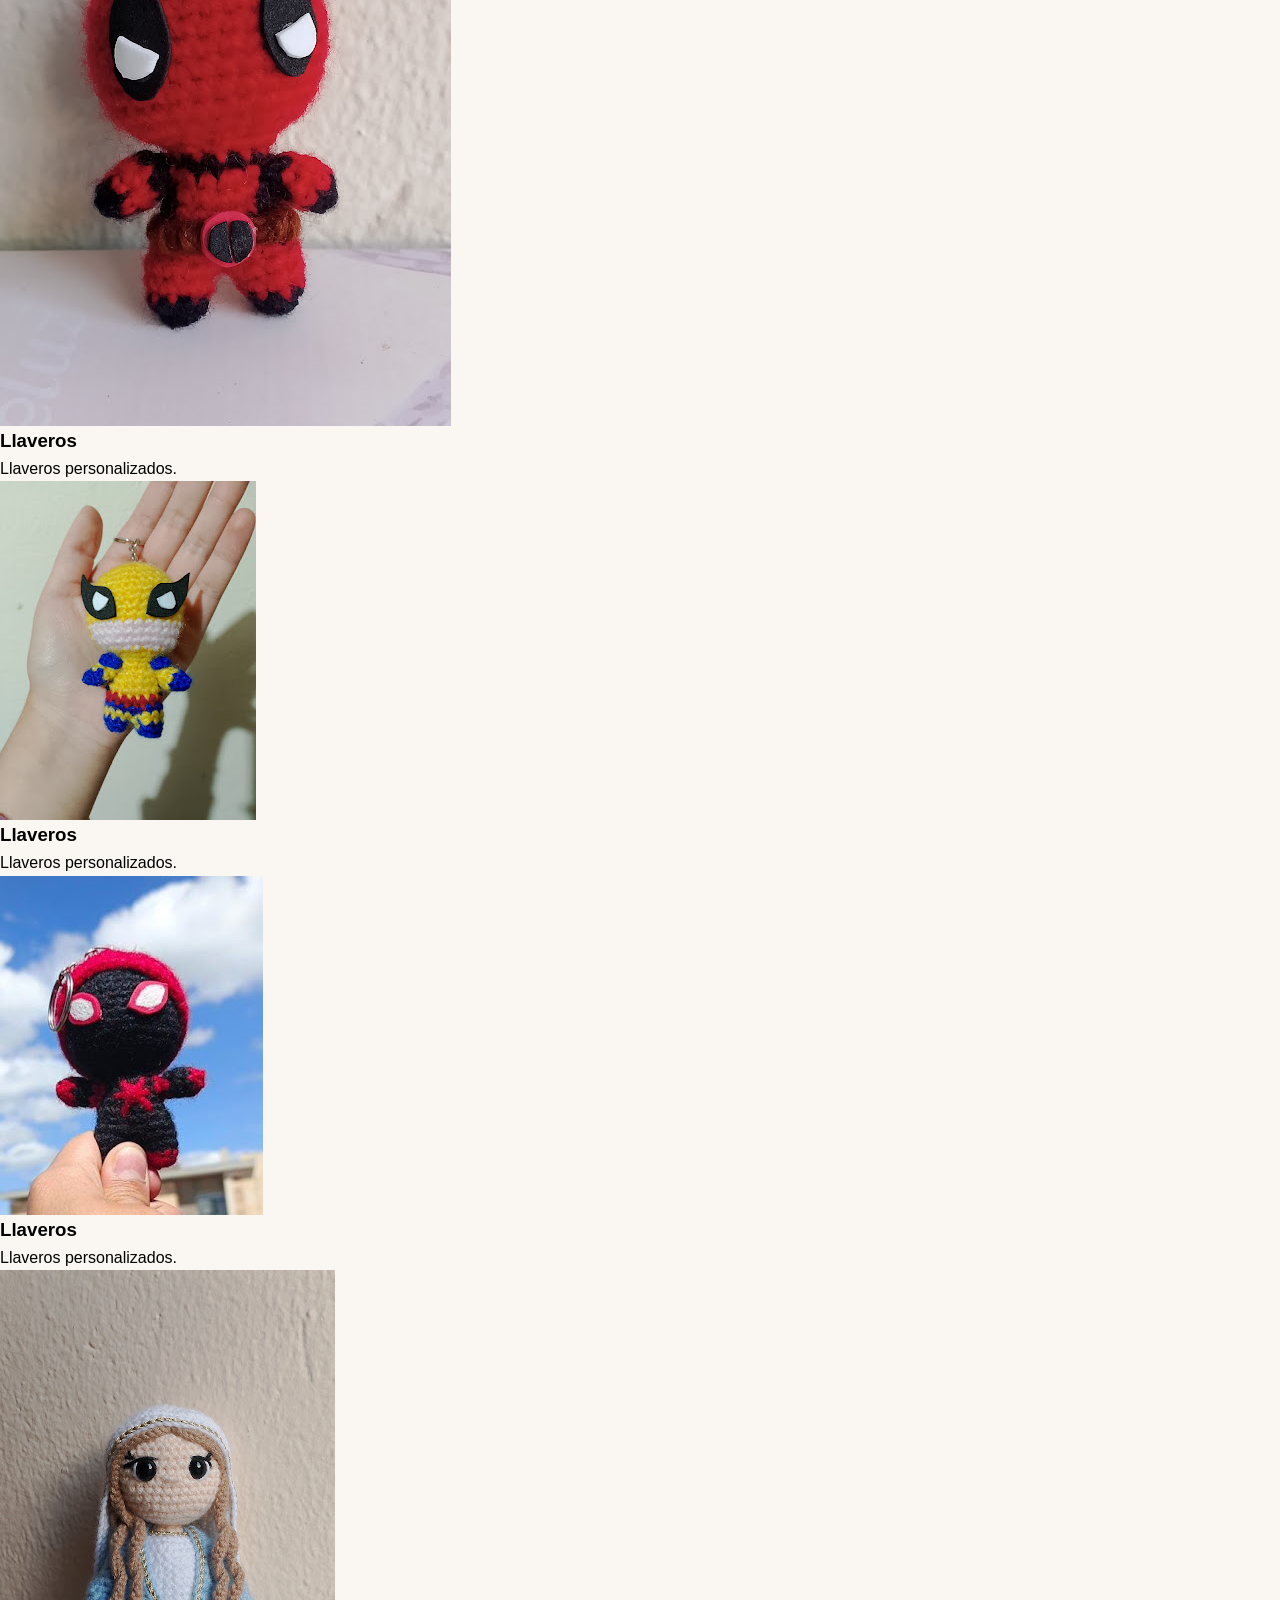
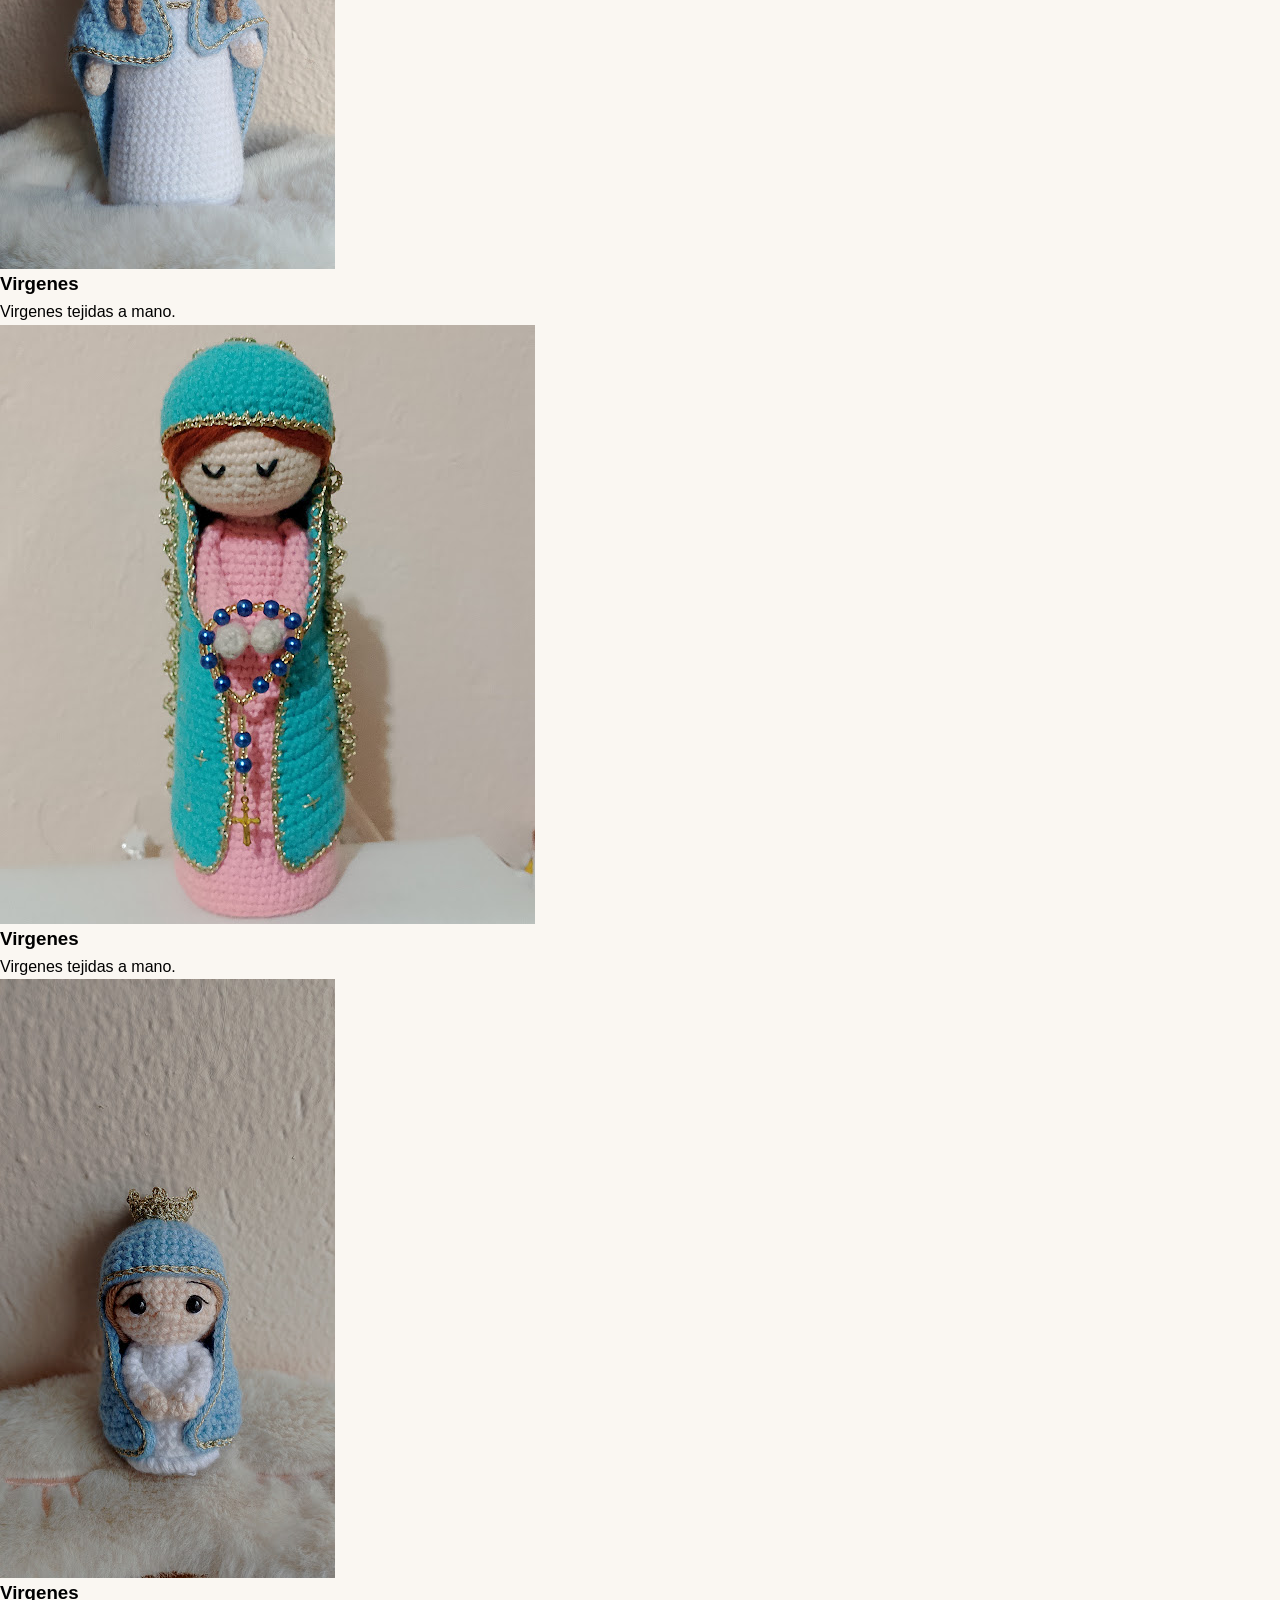
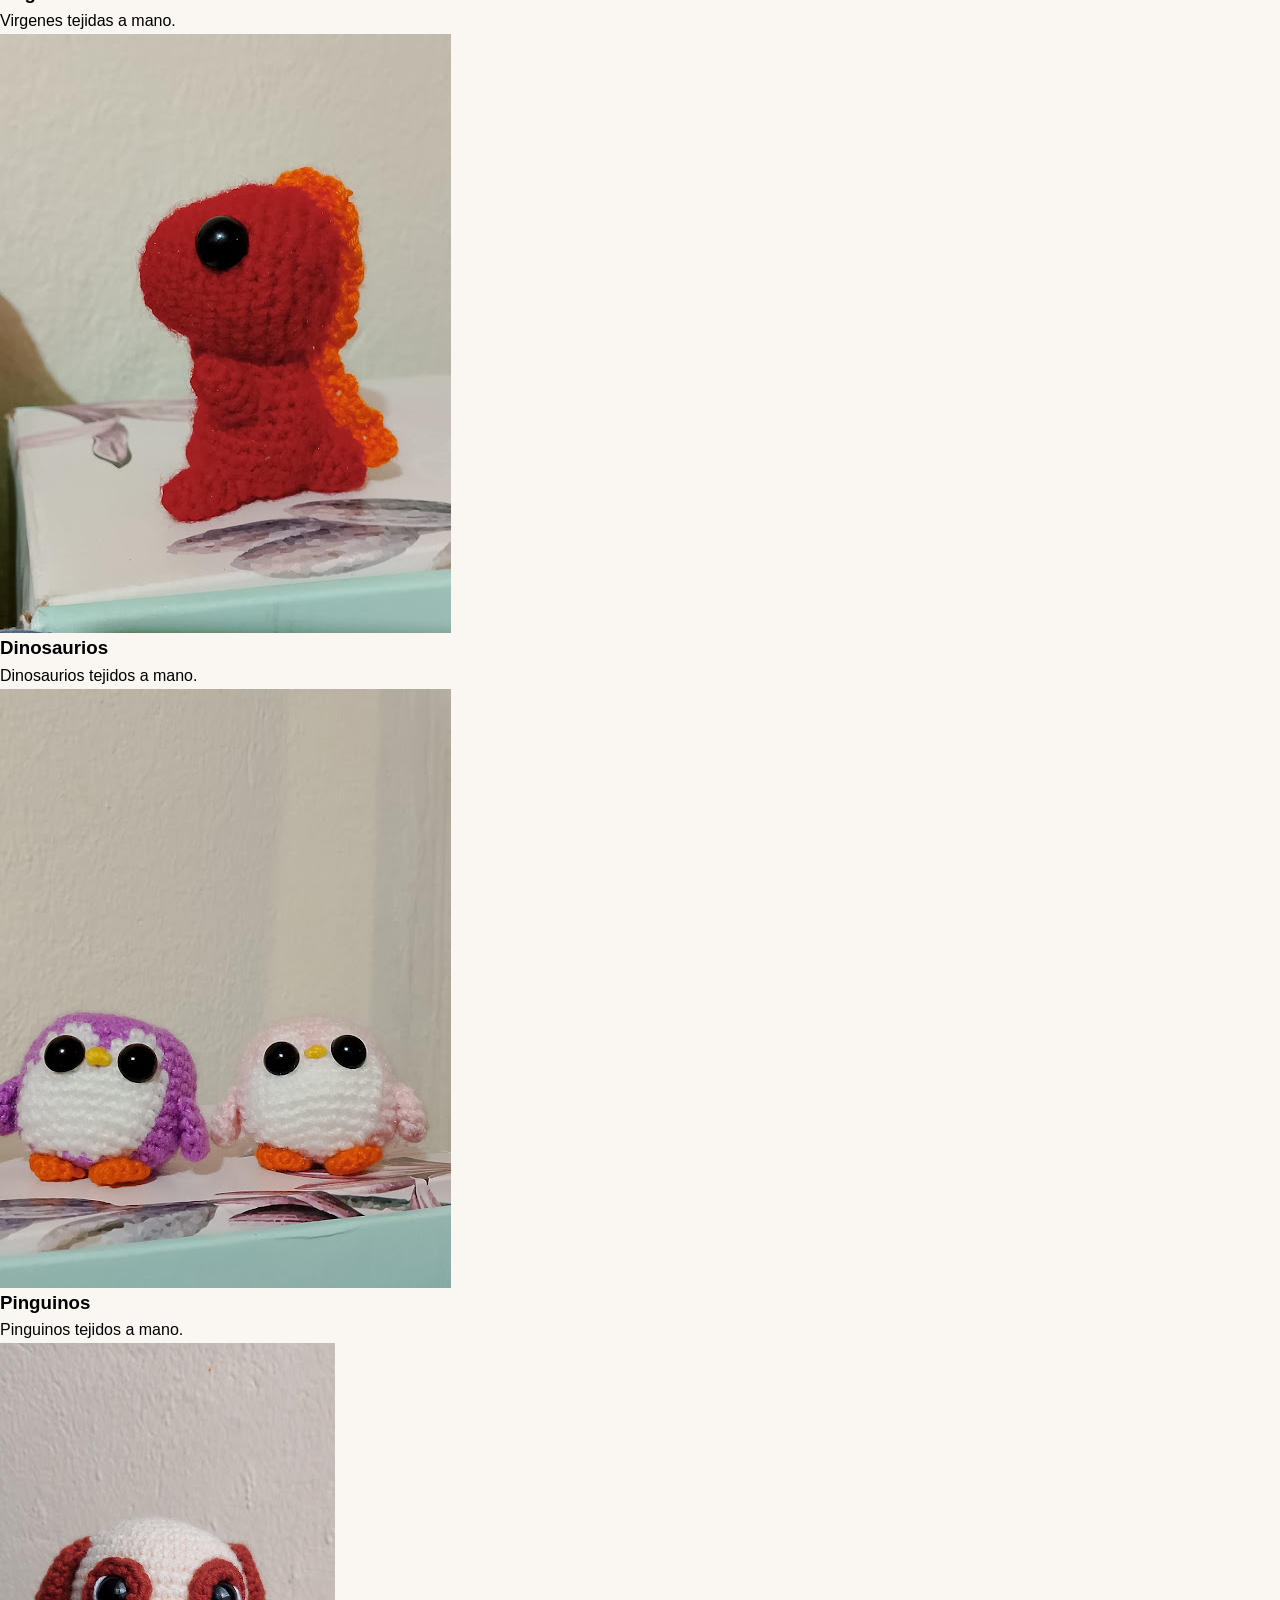
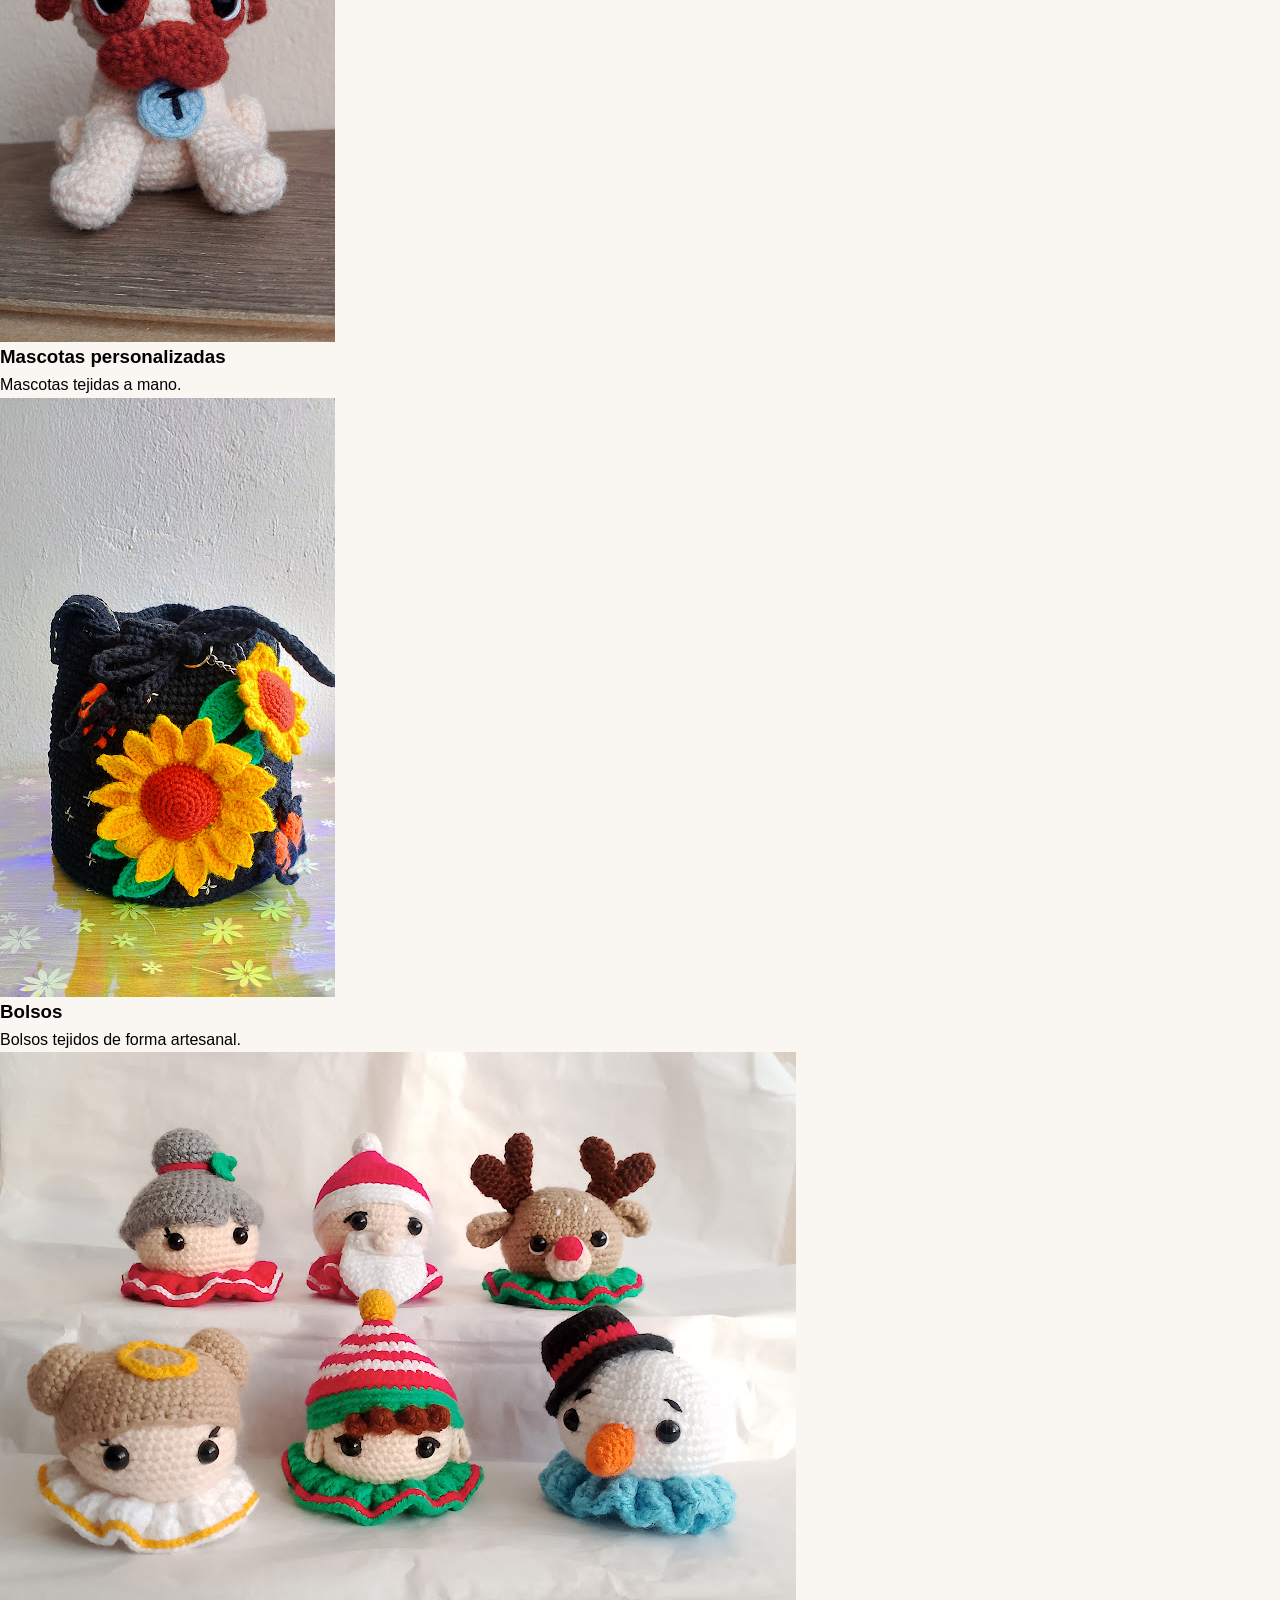
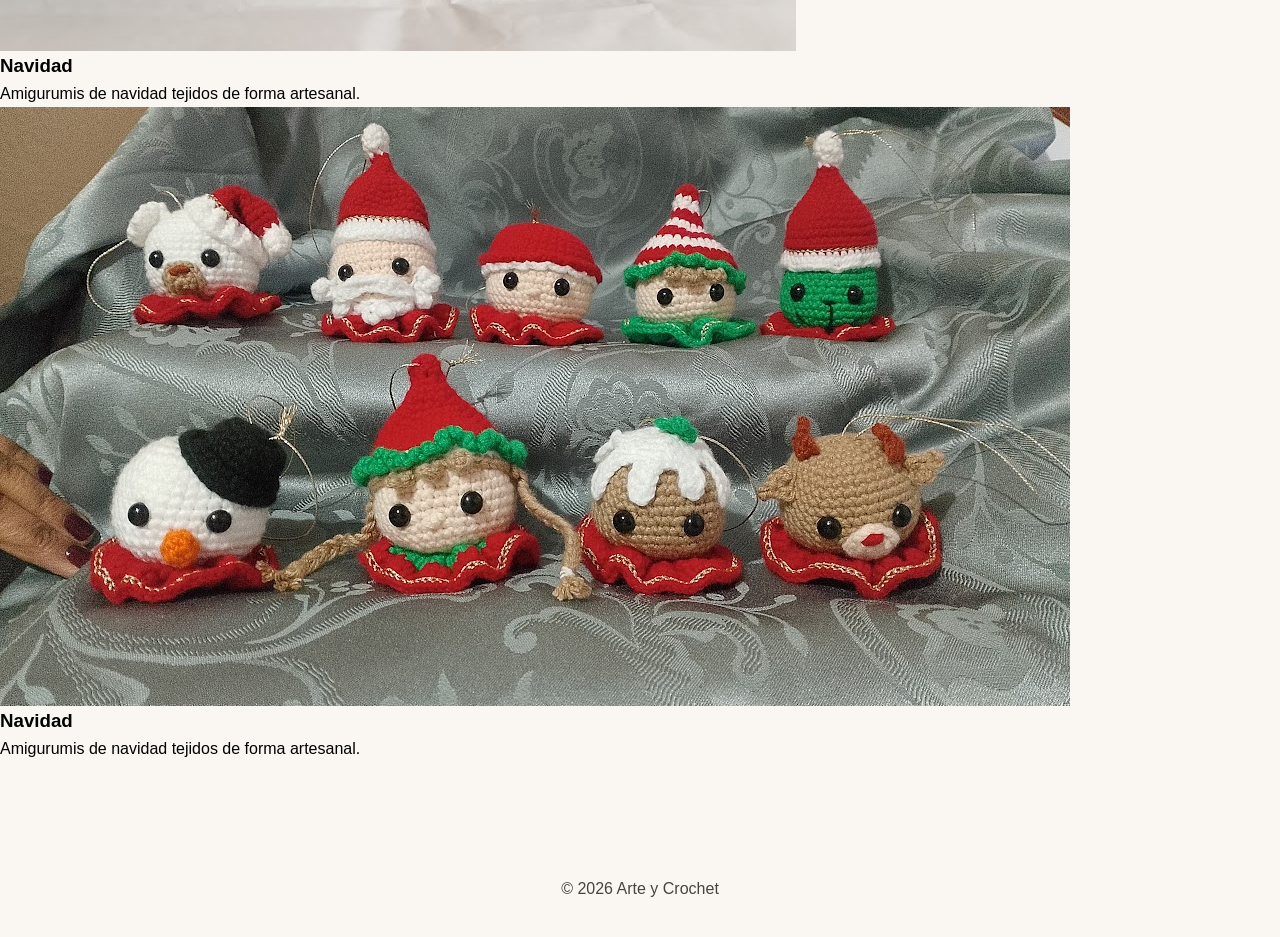
==== commit 379c7a0c: "Fix HTML formatting and structure in productos.html" ====
--- a/paginas/productos.html
+++ b/paginas/productos.html
@@ -8,10 +8,10 @@
 
     <title>Productos | Arte y Crochet</title>
 
-    <link rel="stylesheet" href="../css/responsive.css">
-    <link rel="stylesheet" href="../css/style.css">
-    <link rel="stylesheet" href="../css/productos.css">
-     <link rel="stylesheet" href="../css/responsive.css">
+    <link rel="stylesheet" href="css/responsive.css">
+    <link rel="stylesheet" href="css/style.css">
+    <link rel="stylesheet" href="css/productos.css">
+     <link rel="stylesheet" href="css/responsive.css">
     
 </head>
 
--- a/paginas/css/style.css
+++ b/paginas/css/style.css
@@ -0,0 +1,247 @@
+/* ===========================
+   CONFIGURACIÓN GENERAL
+=========================== */
+
+*{
+    margin:0;
+    padding:0;
+    box-sizing:border-box;
+}
+
+html{
+    scroll-behavior:smooth;
+}
+
+body{
+    font-family: Arial, Helvetica, sans-serif;
+    background:#faf7f2;
+    color:var(--cafe);
+    line-height:1.6;
+}
+
+img{
+    max-width:100%;
+    display:block;
+}
+
+a{
+    text-decoration:none;
+    color:inherit;
+}
+
+ul{
+    list-style:none;
+}
+
+button{
+    border:none;
+    cursor:pointer;
+    font-size:1rem;
+}
+
+/* ===========================
+   HEADER
+=========================== */
+
+header{
+
+    width:100%;
+
+    background:white;
+
+    box-shadow:var(--sombra);
+
+    position:sticky;
+
+    top:0;
+
+    z-index:1000;
+
+}
+header{
+
+background:white;
+
+padding:20px 0;
+
+box-shadow:0 3px 15px rgba(0,0,0,.08);
+
+}
+
+.contenedor-header{
+
+    width:90%;
+
+    max-width:1300px;
+
+    margin:auto;
+
+    display:flex;
+
+    justify-content:space-between;
+
+    align-items:center;
+
+    padding:1px 0;
+
+}
+
+.logo img{
+
+    width: 140px;
+
+}
+
+nav ul{
+
+    display:flex;
+
+    gap:35px;
+
+}
+
+nav a{
+
+    font-weight:600;
+
+    transition:var(--transicion);
+
+}
+
+nav a:hover{
+
+    color:var(--verde);
+
+}
+
+.acciones{
+
+    display:flex;
+
+    gap:15px;
+
+}
+
+.acciones button{
+
+    background:none;
+
+    font-size:22px;
+
+}
+
+/* ===========================
+   TITULOS
+=========================== */
+
+.titulo-seccion{
+
+    text-align:center;
+
+    margin-bottom:60px;
+
+}
+
+.titulo-seccion h2{
+
+    font-size:2.3rem;
+
+    color:var(--cafe);
+
+    margin-bottom:15px;
+
+}
+
+.titulo-seccion p{
+
+    color:var(--gris);
+
+    max-width:650px;
+
+    margin:auto;
+
+}
+
+/* ===========================
+   BOTONES
+=========================== */
+
+a,
+button{
+
+    transition:var(--transicion);
+
+}
+
+.hero a,
+.cta a,
+.producto a,
+.informacion-producto a{
+
+    display:inline-block;
+
+    margin-top:20px;
+
+    background:var(--verde);
+
+    color:#4a433e;
+
+    padding:14px 28px;
+
+    border-radius:30px;
+
+    font-weight:bold;
+
+}
+
+.hero a:hover,
+.cta a:hover,
+.producto a:hover,
+.informacion-producto a:hover{
+
+    background:var(--cafe);
+
+}
+
+/* ===========================
+   FOOTER
+=========================== */
+
+footer{
+
+    background:var(--cafe);
+
+  color:#4a433e;
+
+    text-align:center;
+
+    padding:35px 20px;
+
+    margin-top:80px;
+
+}
+.redes{
+
+    display:flex;
+
+    flex-direction:column;
+
+    gap:12px;
+
+}
+
+.redes a{
+
+    color:#6e6969;
+
+    transition:.3s; 
+
+}
+
+.redes a:hover{
+
+    color:var(--verde);
+
+    padding-left:6px;
+
+}
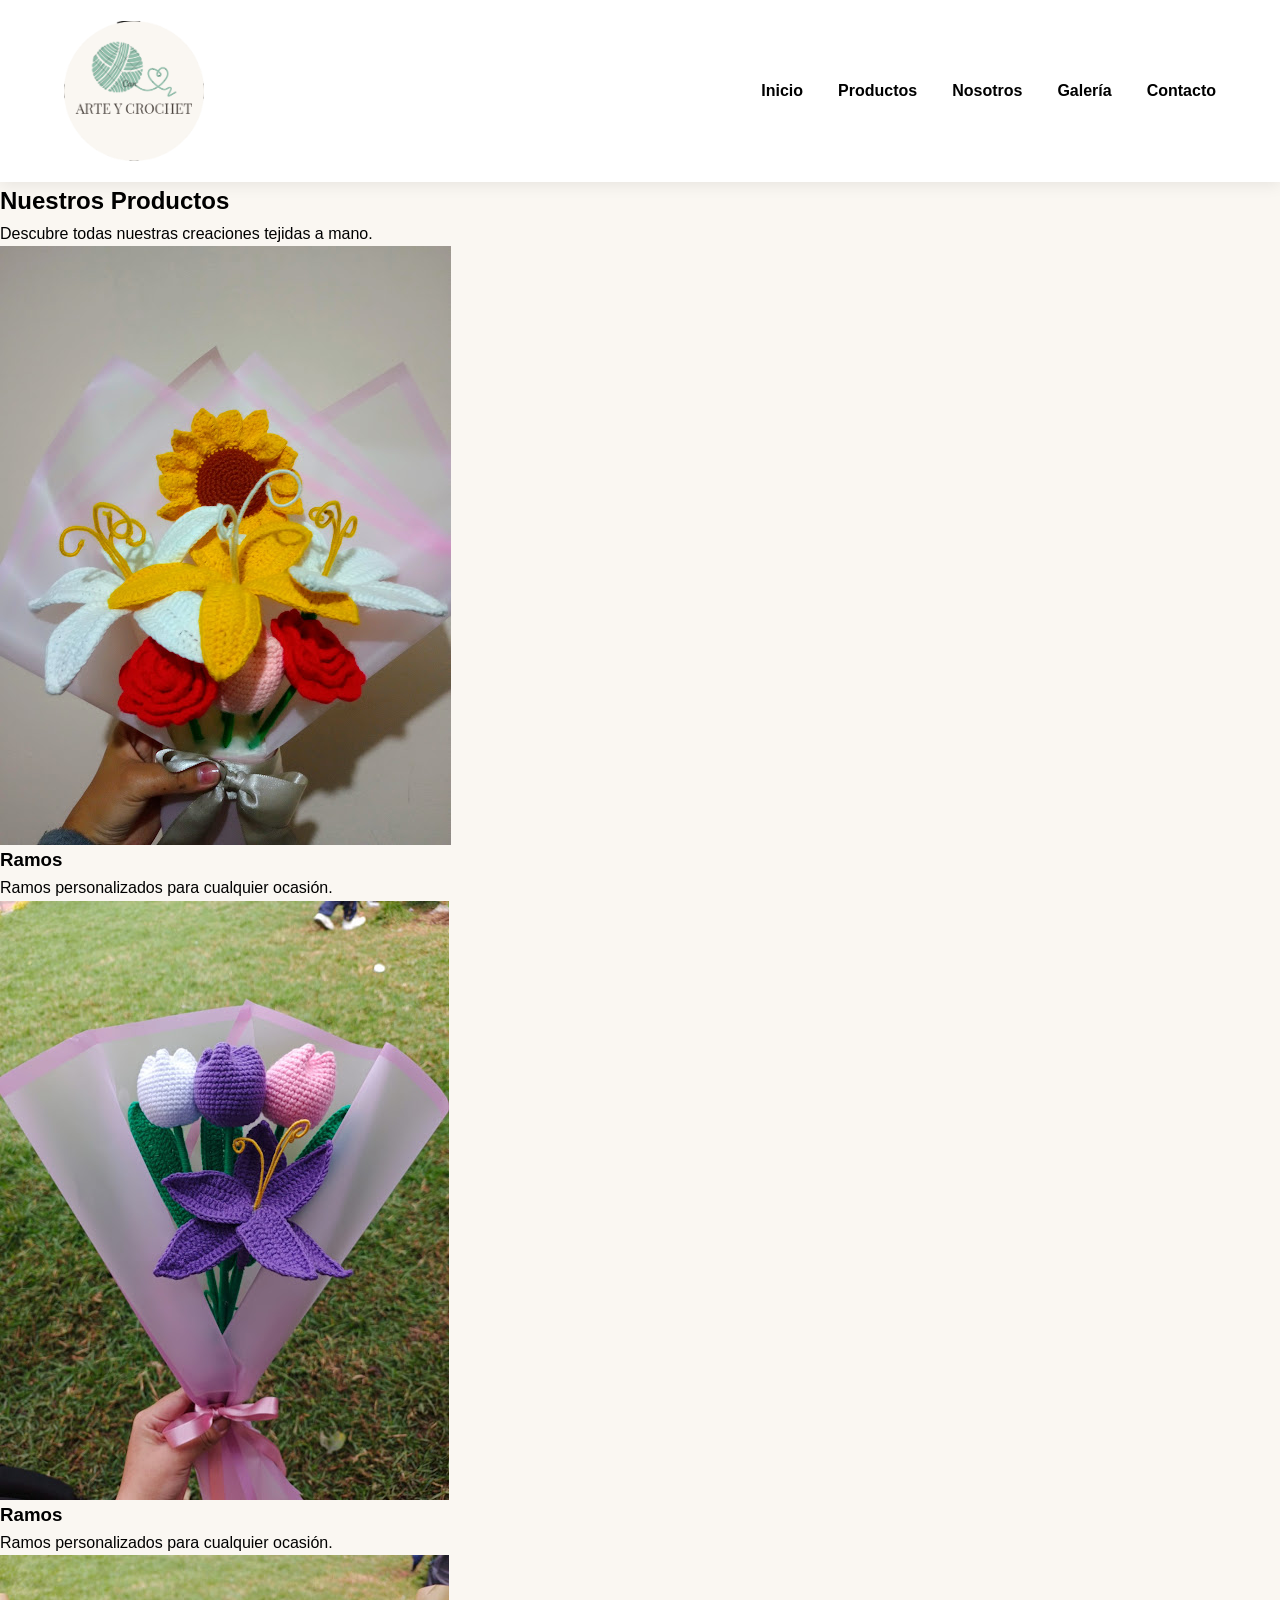
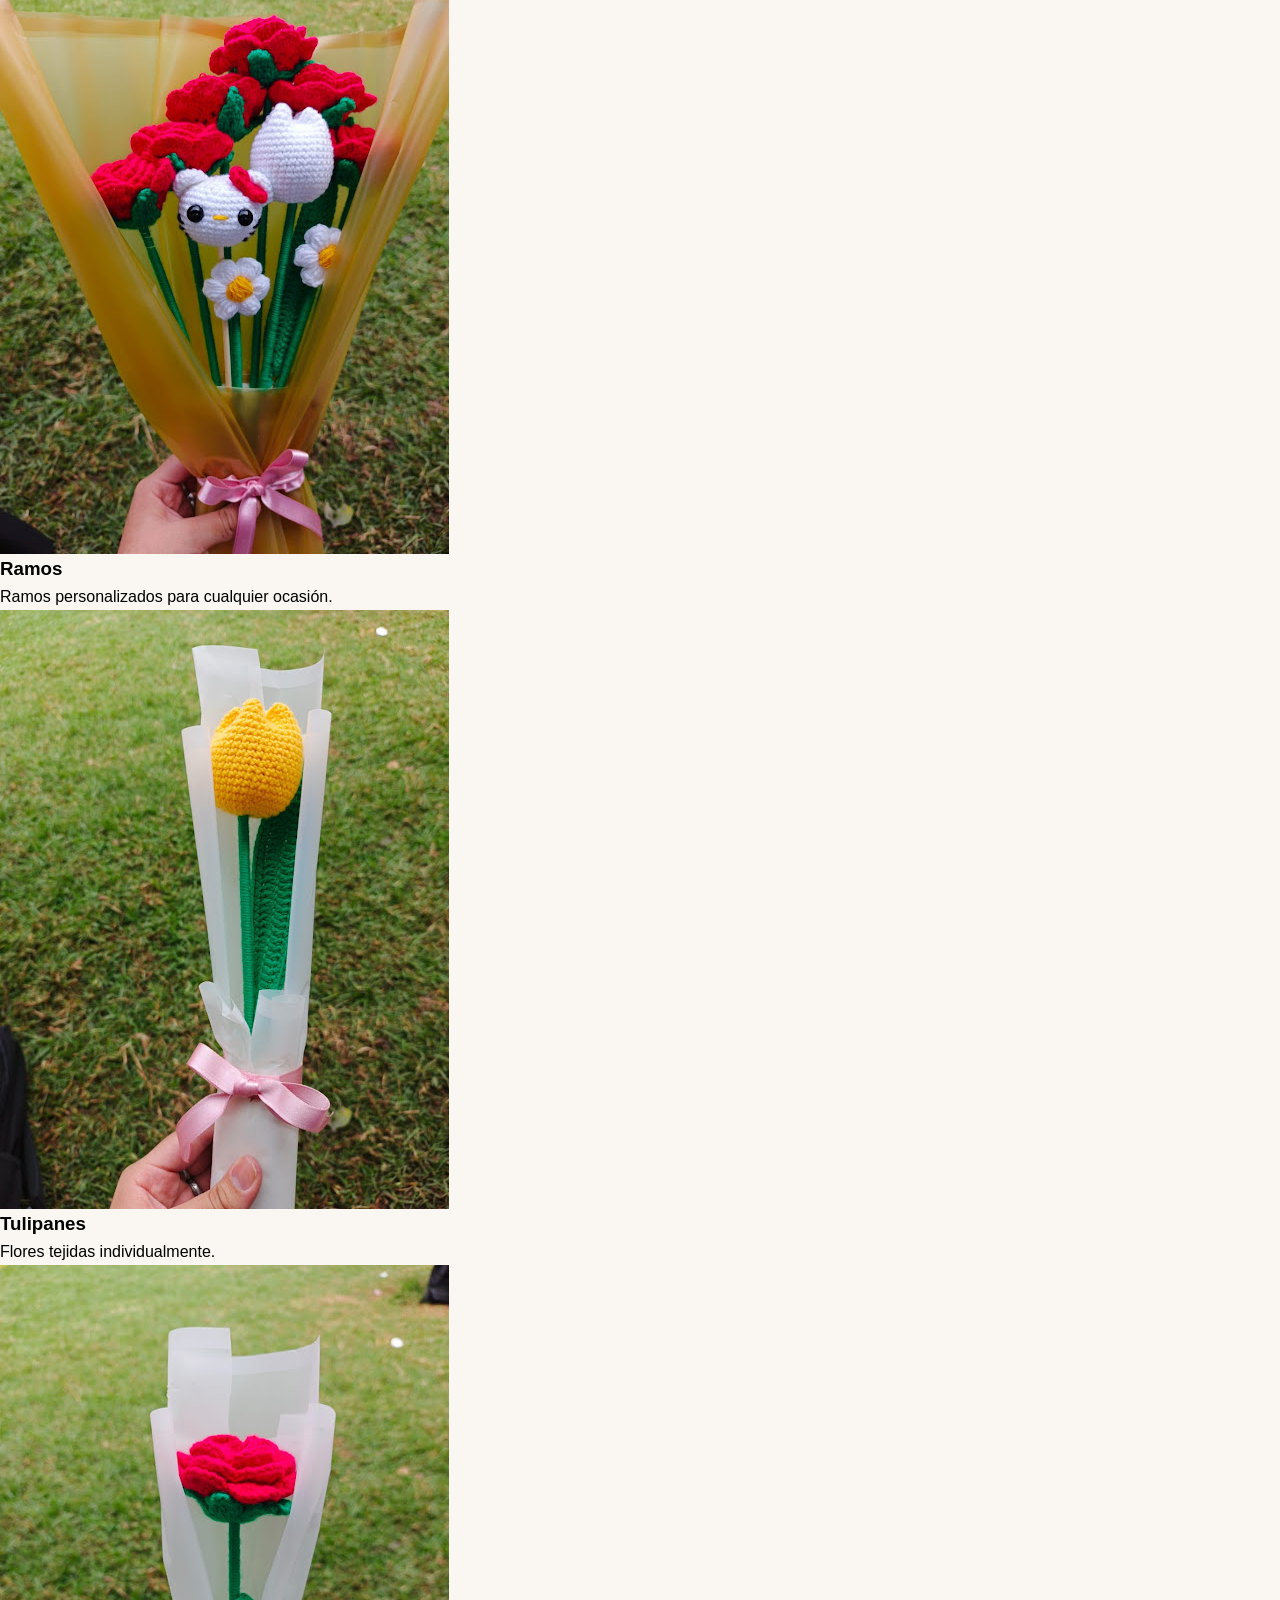
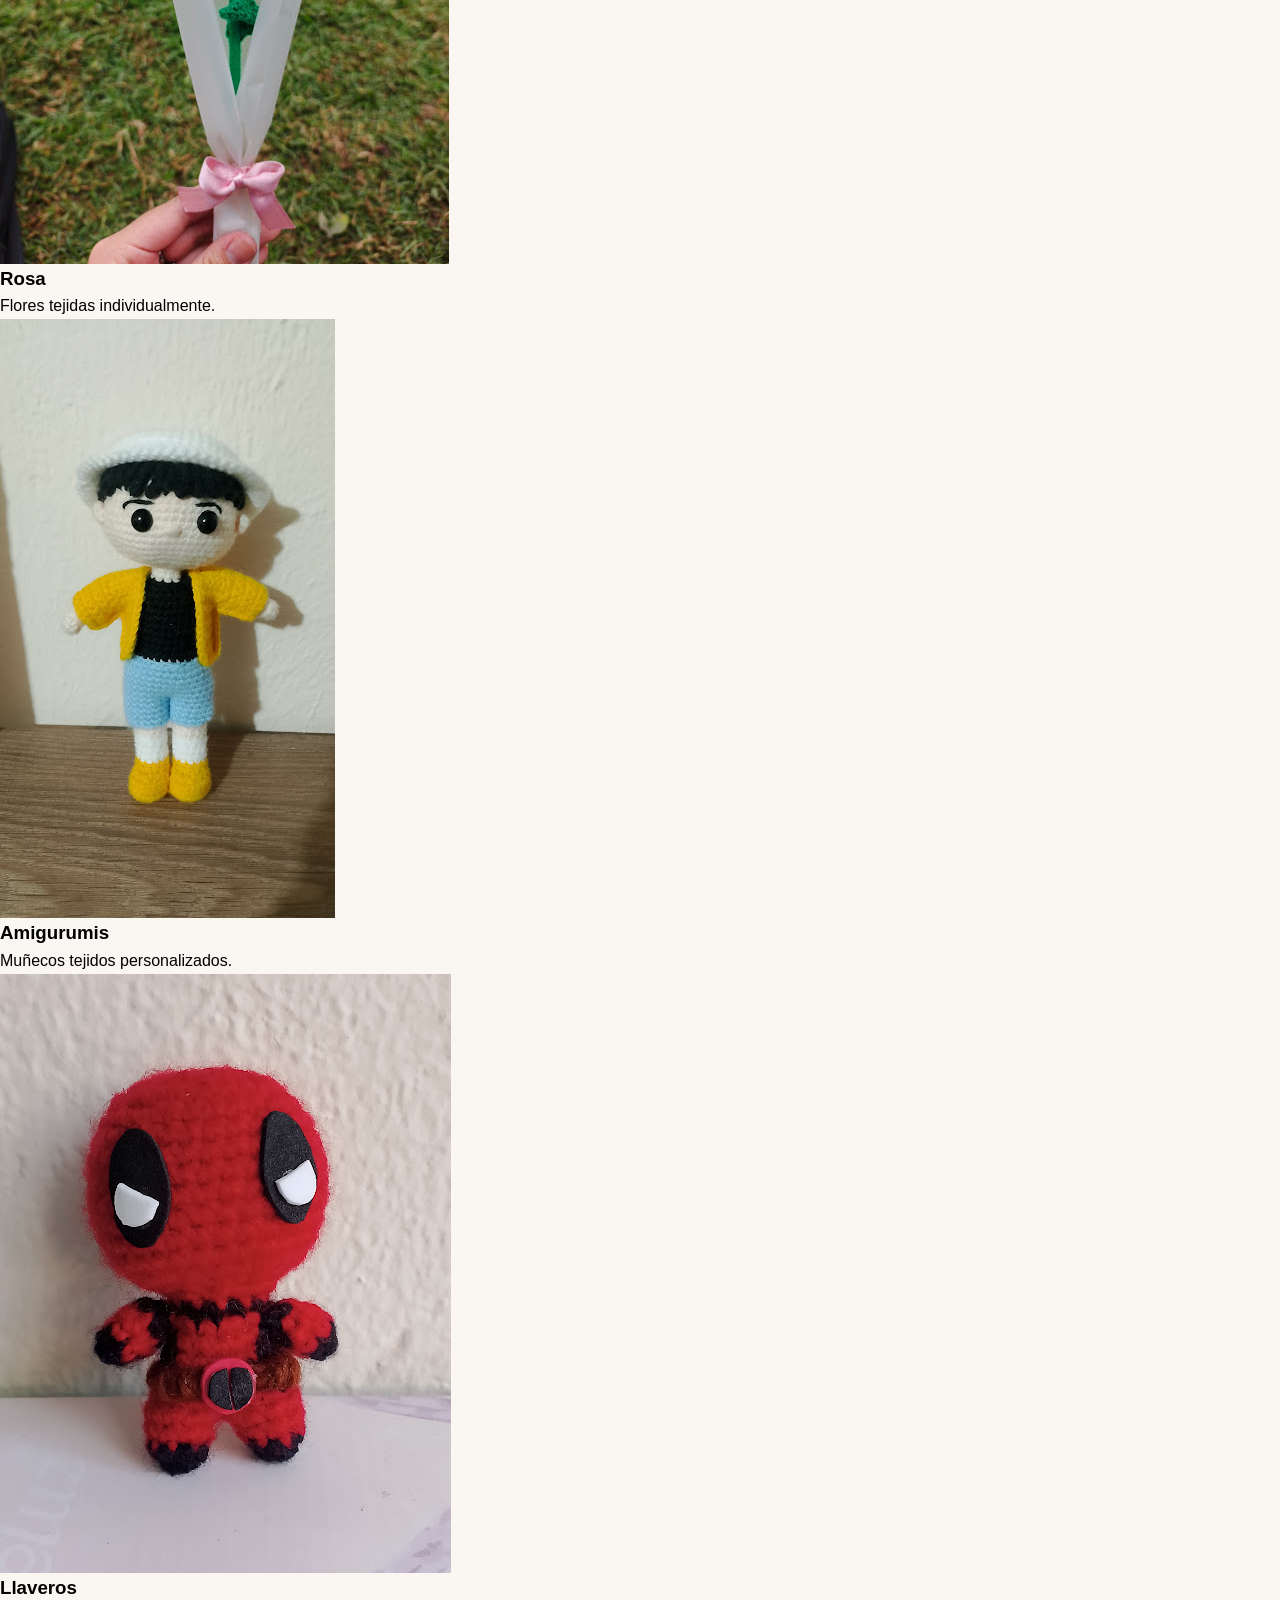
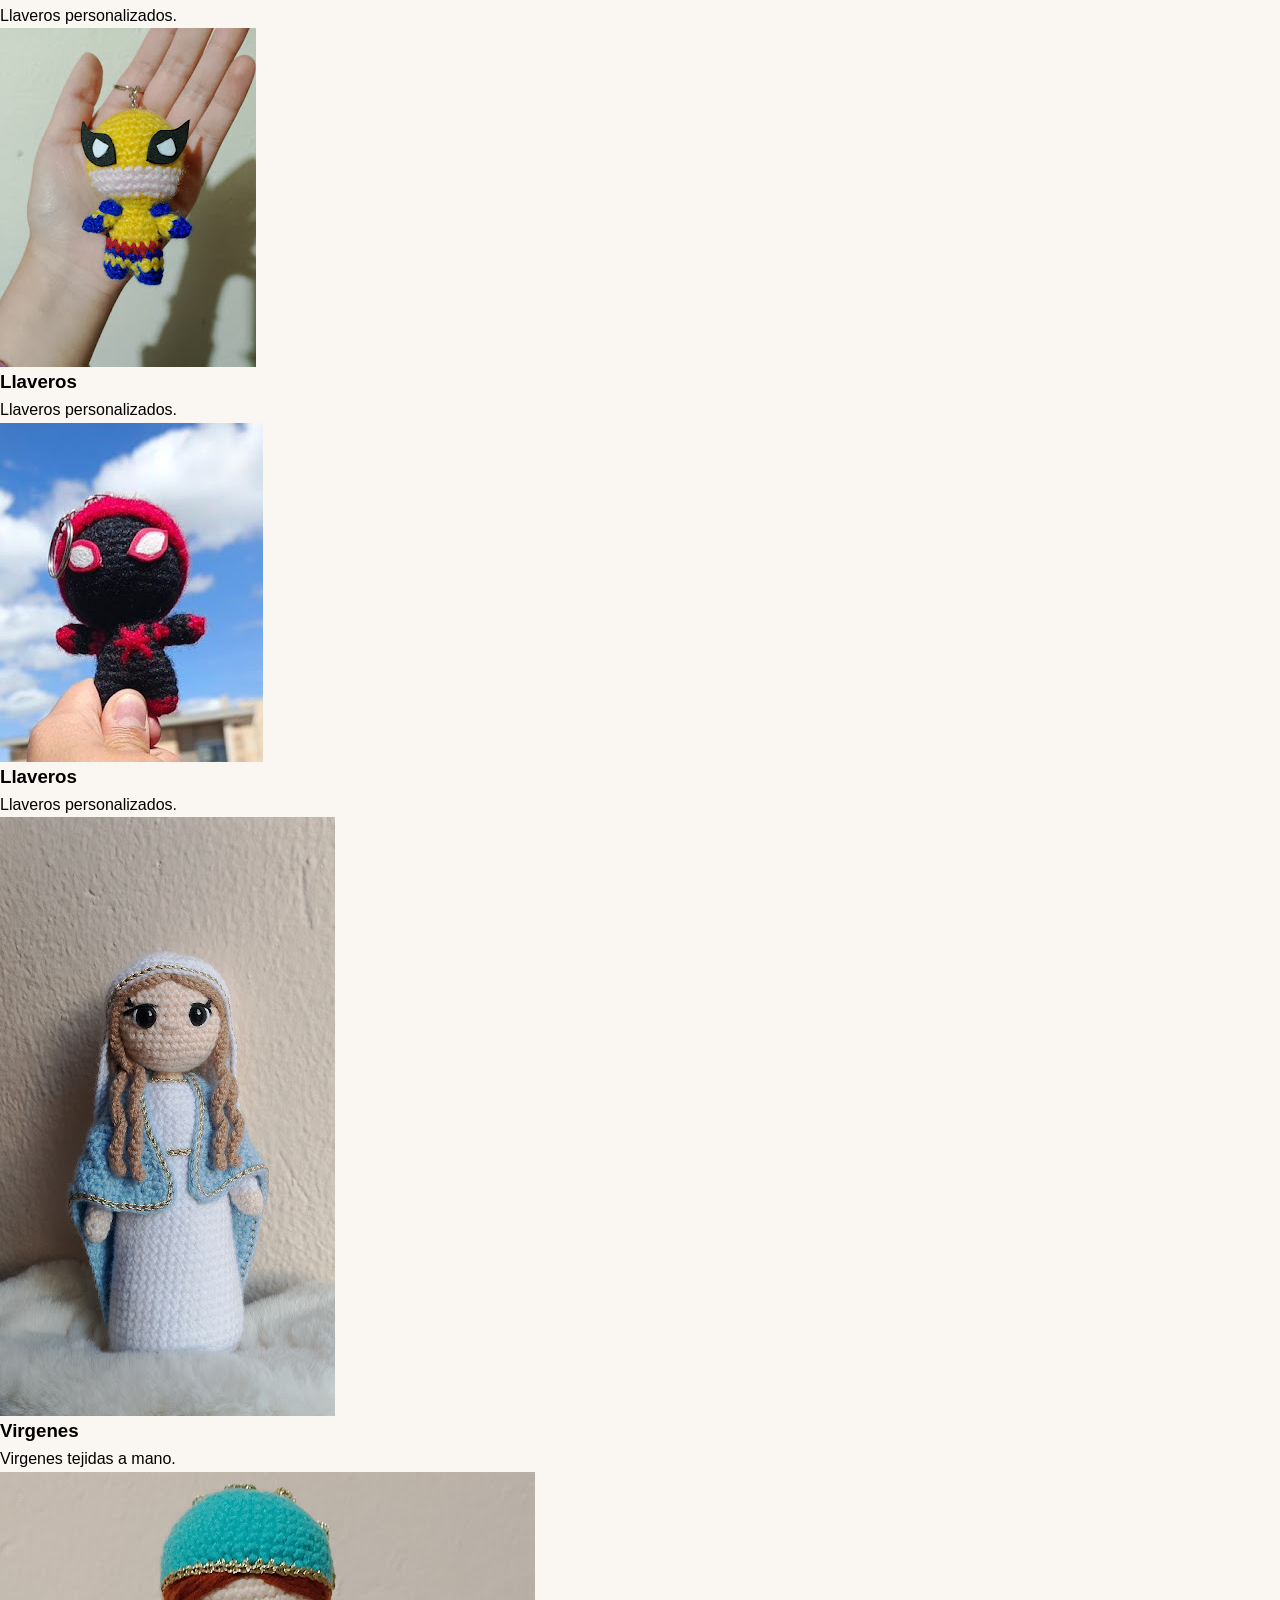
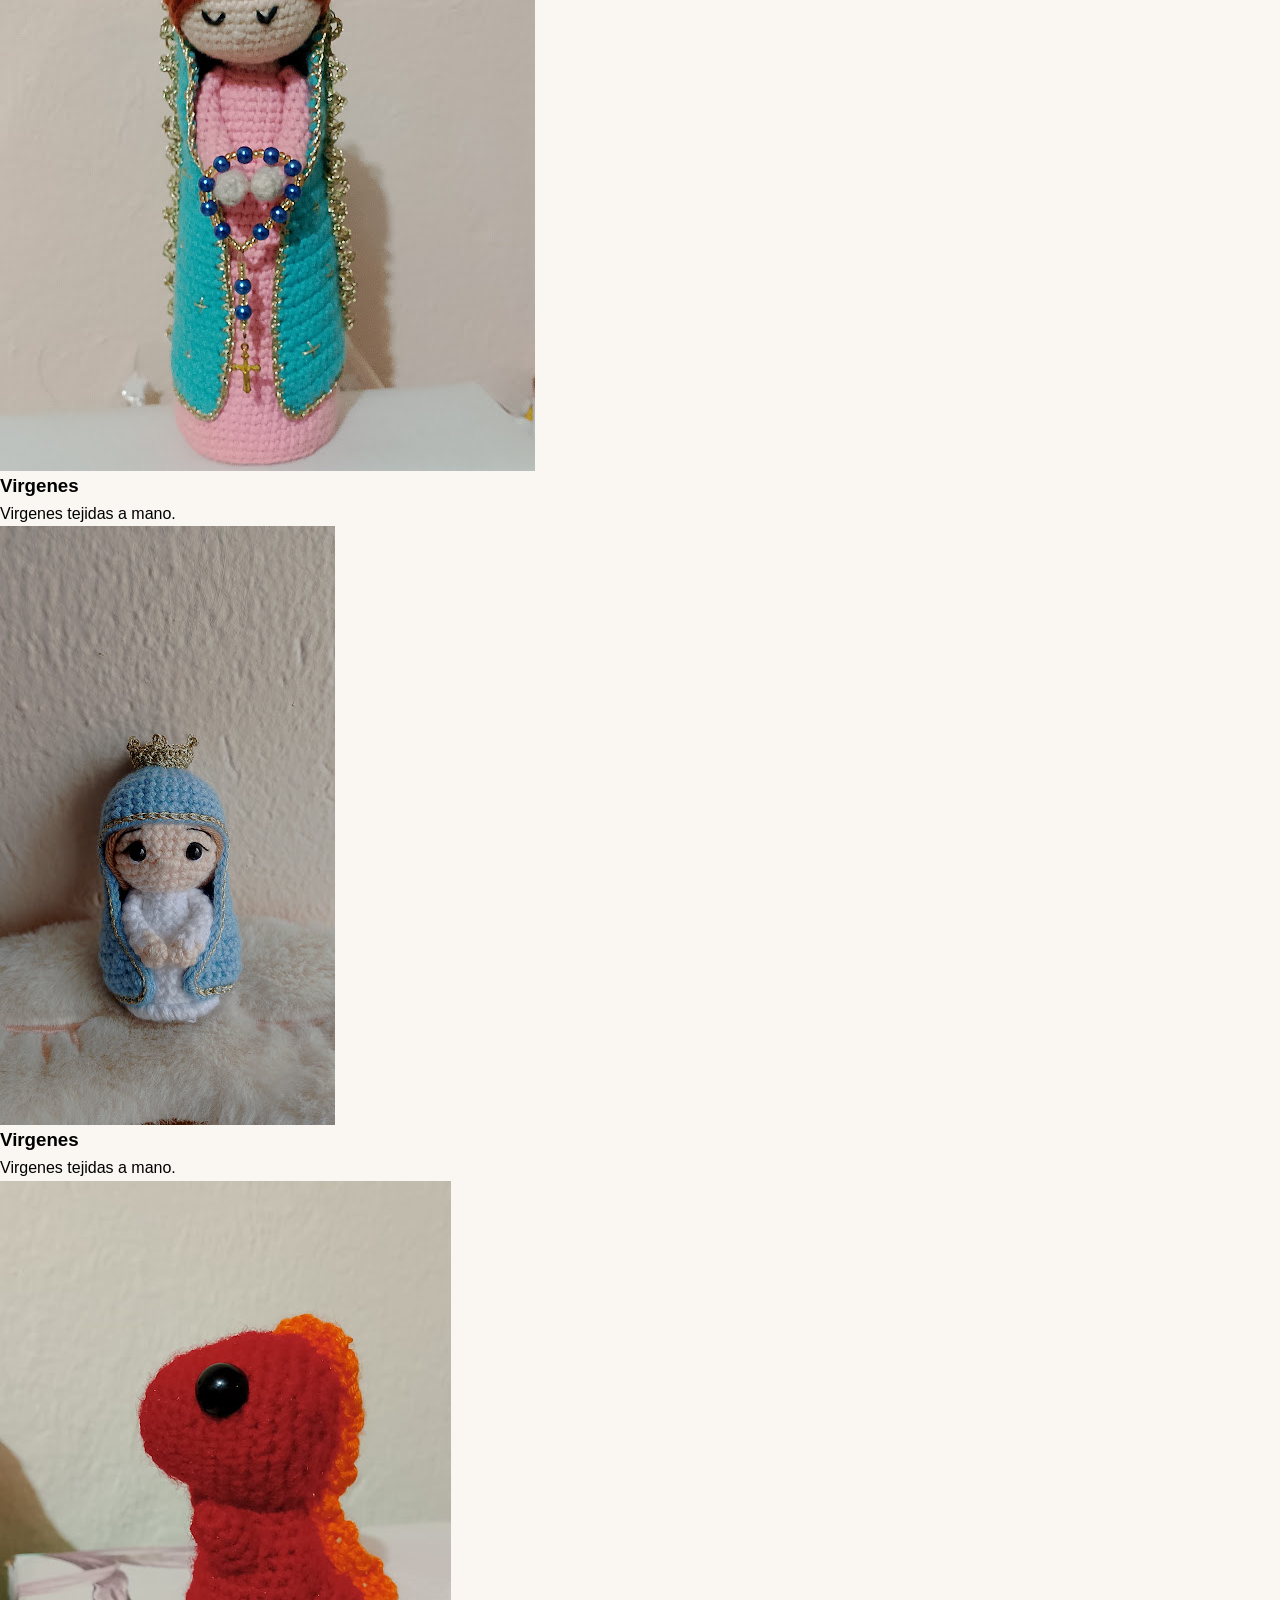
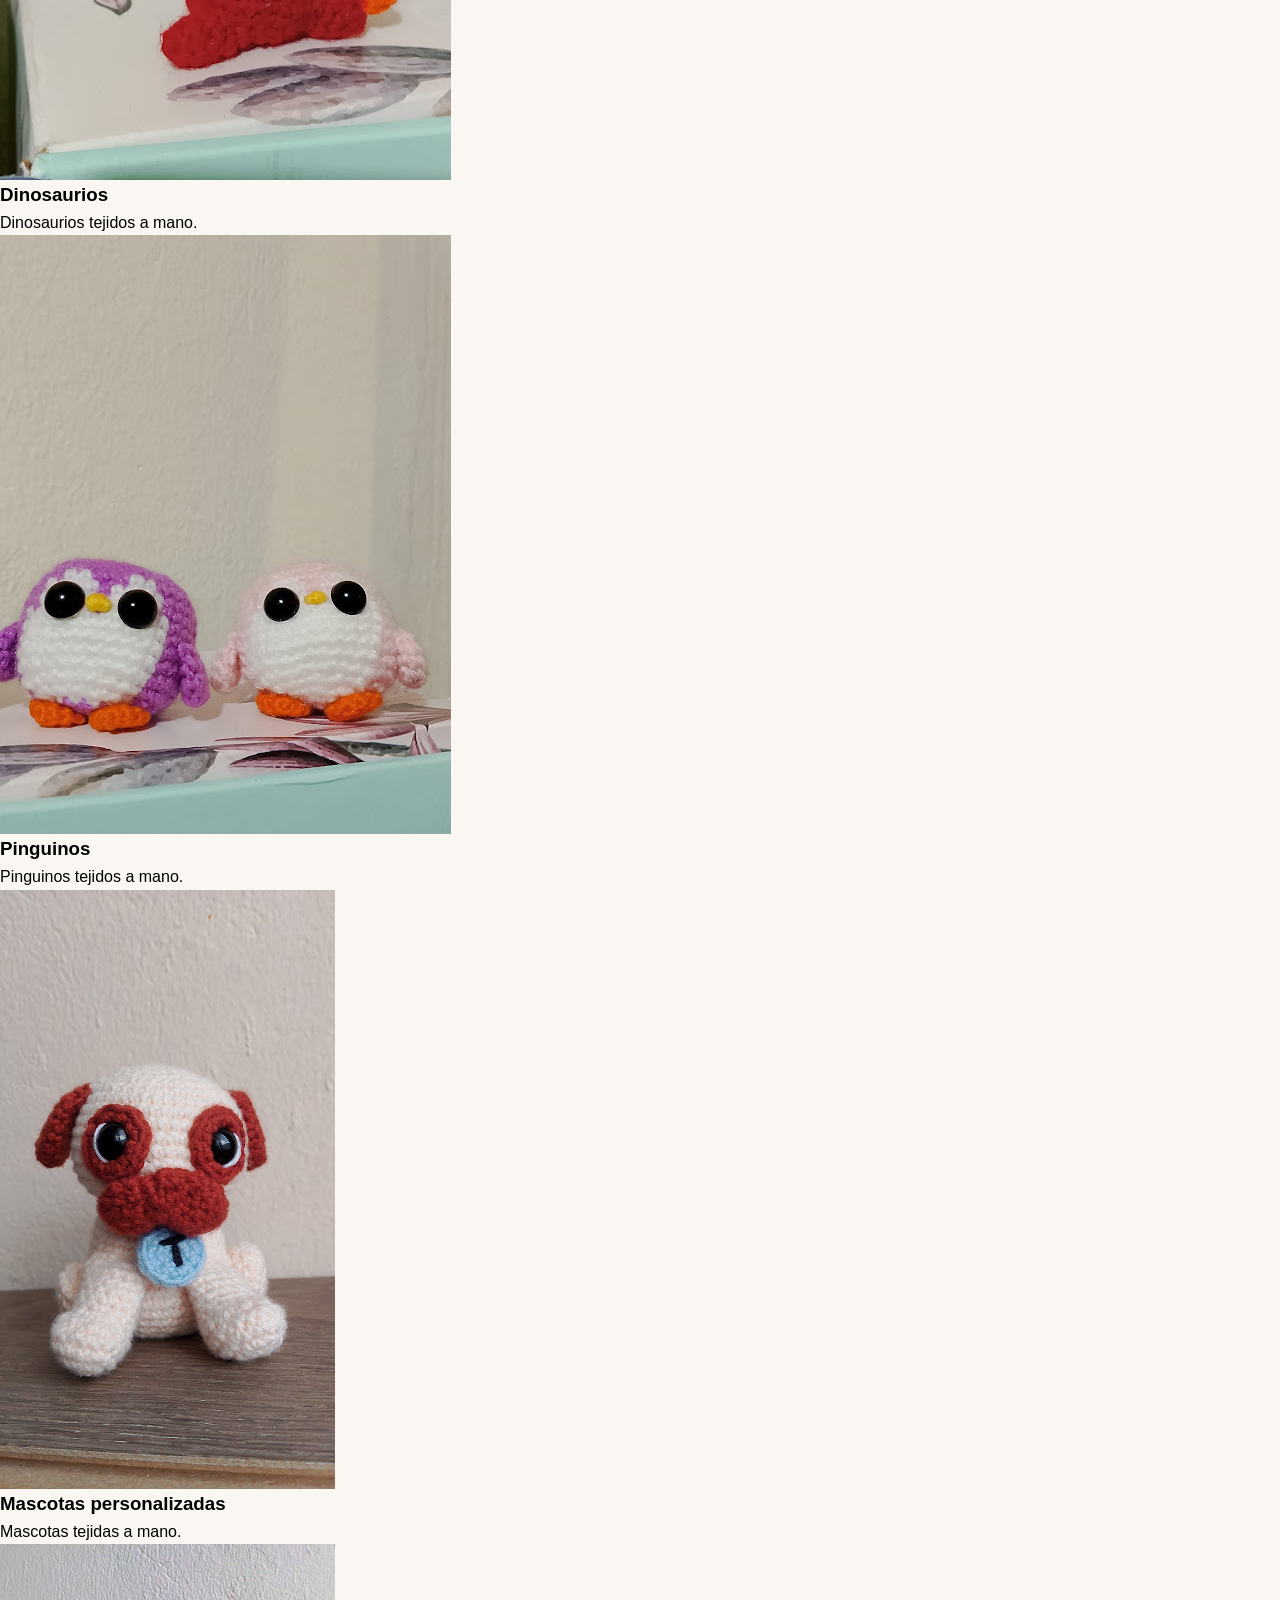
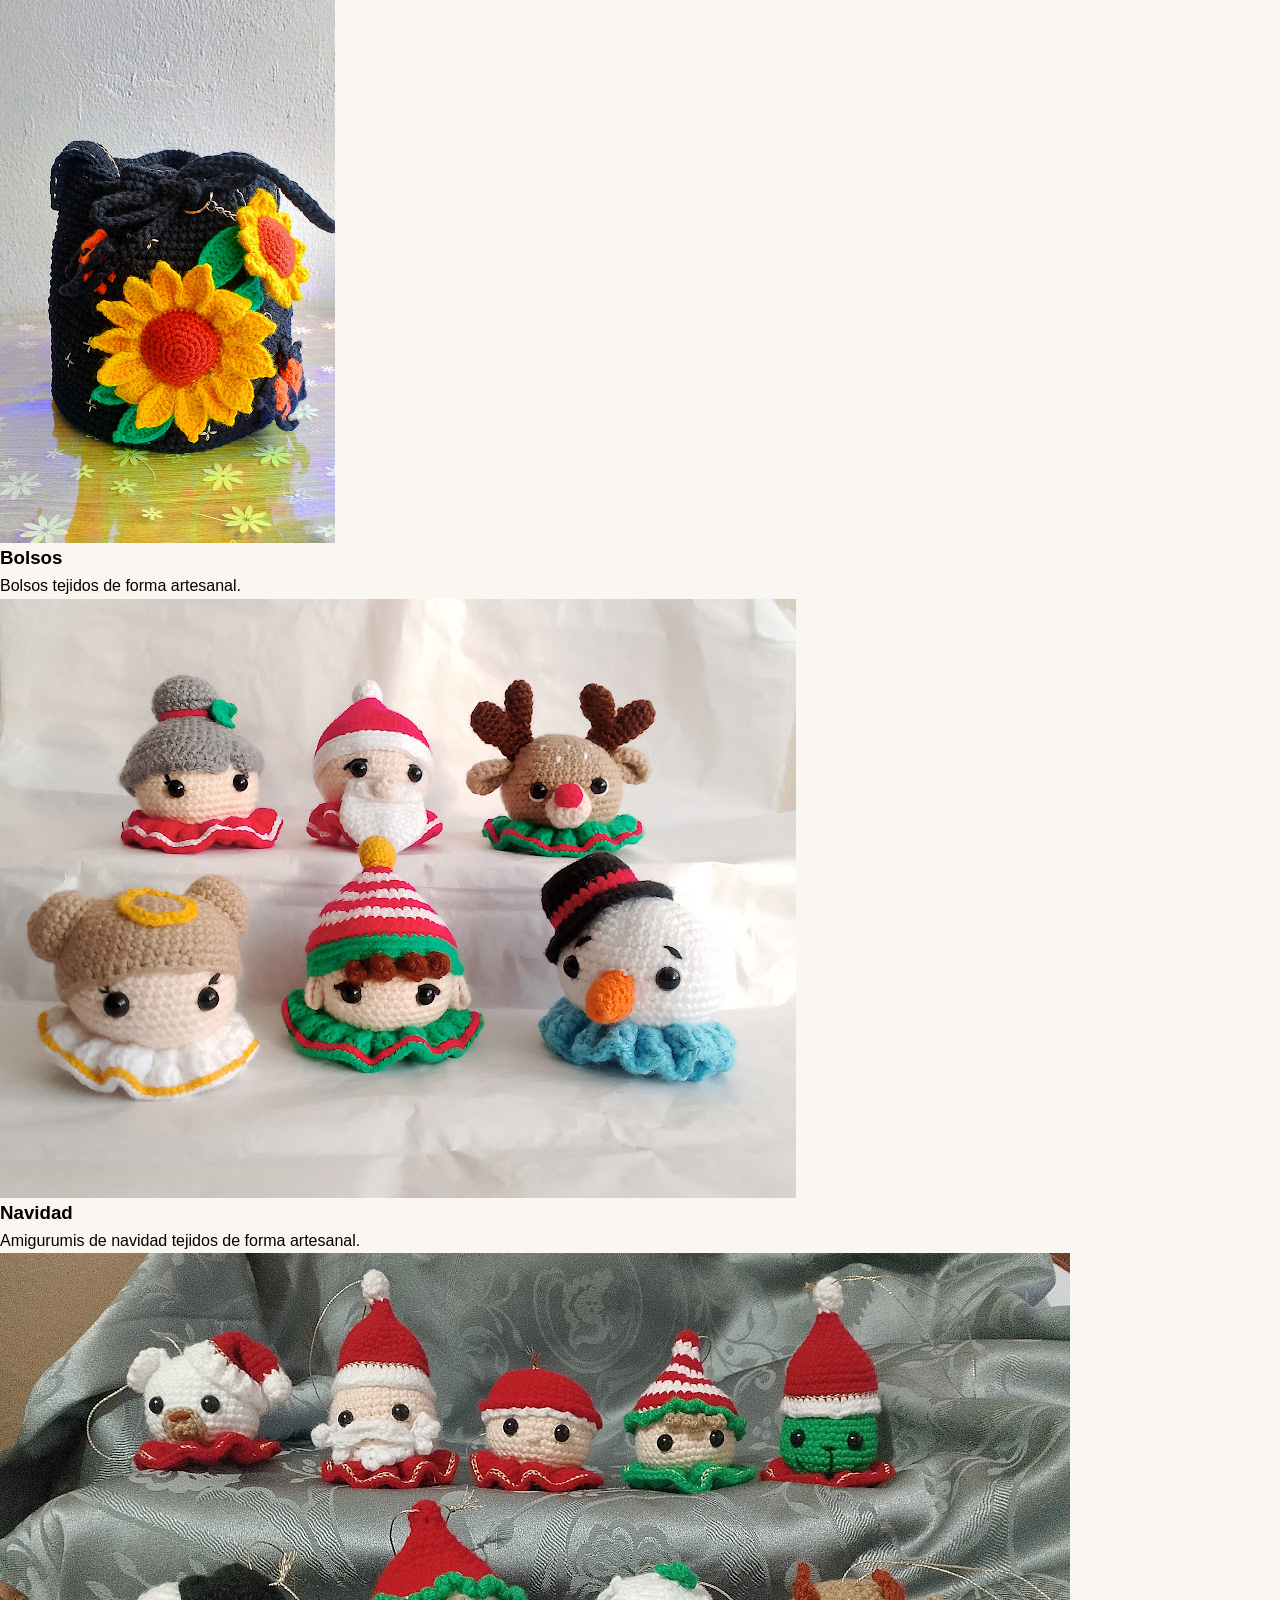
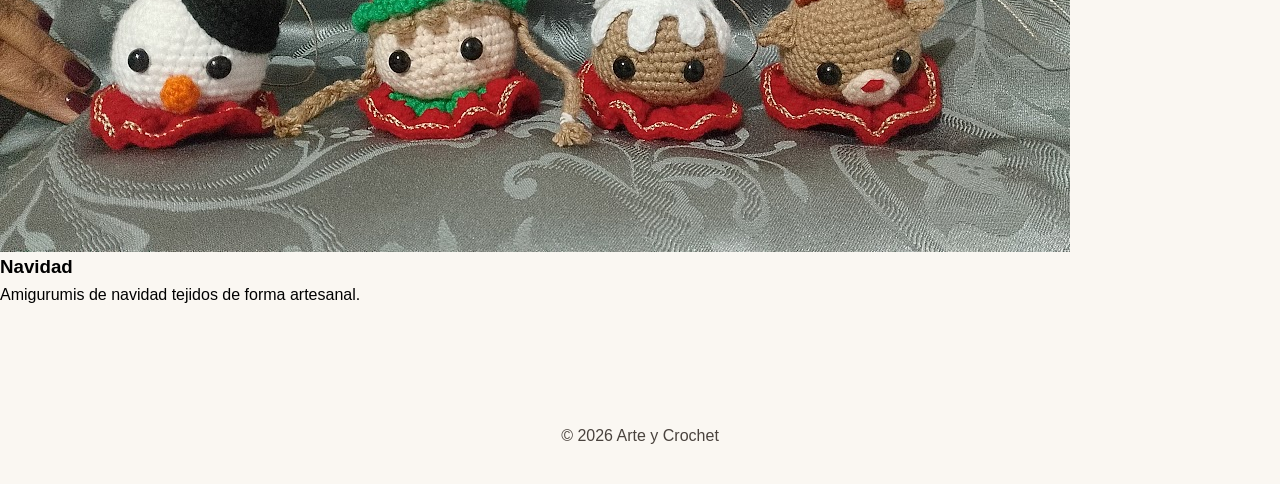
==== commit 706eff5a: "Fix HTML encoding issues in productos.html" ====
--- a/paginas/productos.html
+++ b/paginas/productos.html
@@ -64,7 +64,7 @@
 
     <article class="producto">
 
-        <img src="../imagenes/ramo tejido 1.jpg" alt="Ramo">
+        <img src="../imagenes/Ramo tejido 1.jpg" alt="Ramo">
 
         <h3>Ramos</h3>
 
@@ -89,7 +89,7 @@
 
     <article class="producto">
 
-        <img src="../imagenes/ramo 3.jpg" alt="Ramo">
+        <img src="../imagenes/Ramo 3.jpg" alt="Ramo">
 
         <h3>Ramos</h3>
 
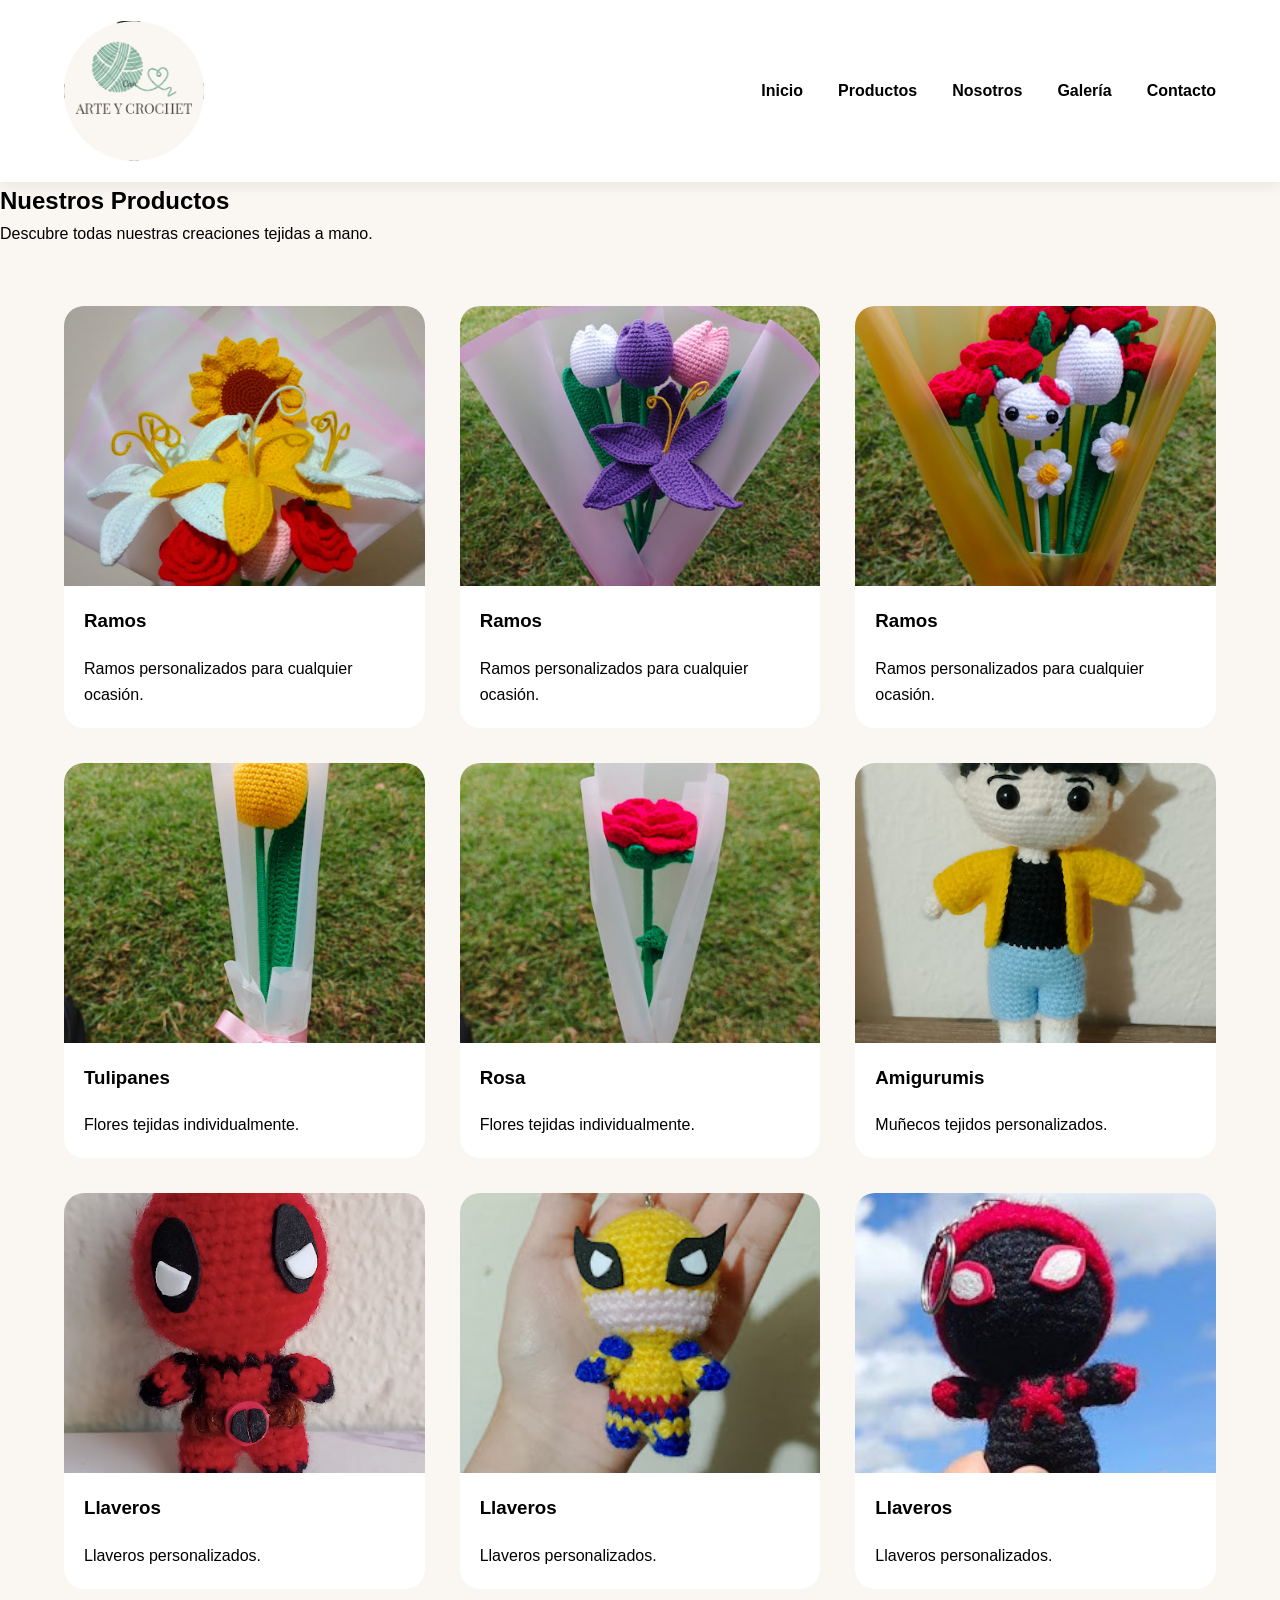
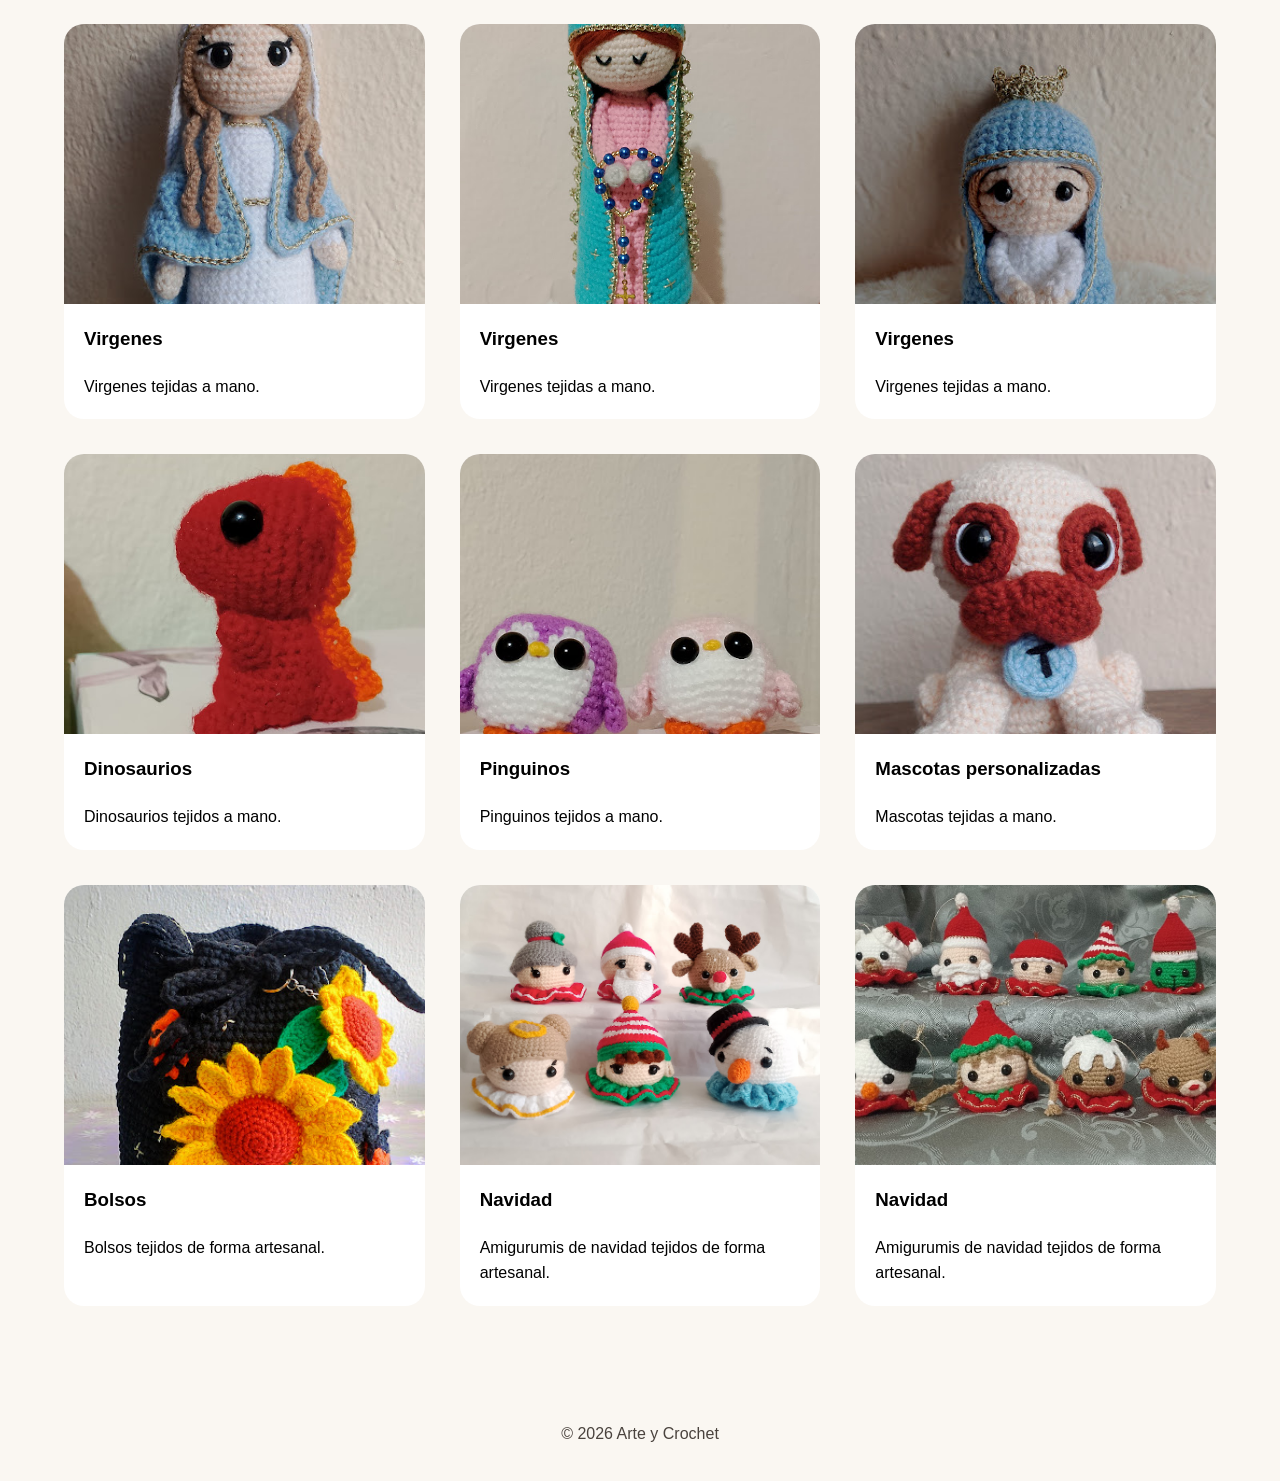
==== commit 4fb33cf4: "Fix HTML encoding issues in productos.html" ====
--- a/paginas/productos.html
+++ b/paginas/productos.html
@@ -8,10 +8,10 @@
 
     <title>Productos | Arte y Crochet</title>
 
-    <link rel="stylesheet" href="css/responsive.css">
-    <link rel="stylesheet" href="css/style.css">
-    <link rel="stylesheet" href="css/productos.css">
-     <link rel="stylesheet" href="css/responsive.css">
+    <link rel="stylesheet" href="../css/responsive.css">
+    <link rel="stylesheet" href="../css/style.css">
+    <link rel="stylesheet" href="../css/productos.css">
+     <link rel="stylesheet" href="../css/responsive.css">
     
 </head>
 
@@ -23,7 +23,7 @@
 
         <div class="logo">
 
-            <a href="index.html">
+            <a href="../index.html">
 
                 <img src="../imagenes/logo.png" alt="Logo">
 
@@ -34,7 +34,7 @@
         <nav>
 
             <ul>
-<a href="index.html">Inicio</a>
+<a href="../index.html">Inicio</a>
               <a href="productos.html">Productos</a>
 <a href="nosotros.html">Nosotros</a>
 <a href="galeria.html">Galería</a>
--- a/css/responsive.css
+++ b/css/responsive.css
@@ -0,0 +1,178 @@
+
+@media (max-width:992px){
+
+    .hero,
+    .sobre-nosotros,
+    .historia,
+    .detalle-producto{
+
+        flex-direction:column;
+
+    }
+
+    .contenedor-productos{
+
+        grid-template-columns:repeat(2,1fr);
+
+    }
+
+    .contenedor-beneficios{
+
+        grid-template-columns:repeat(2,1fr);
+
+    }
+
+    .catalogo{
+
+        grid-template-columns:repeat(2,1fr);
+
+    }
+
+    .galeria-completa,
+    .contenedor-galeria{
+
+        grid-template-columns:repeat(2,1fr);
+
+    }
+
+    .contacto{
+
+        grid-template-columns:1fr;
+
+    }
+
+    .mision-vision{
+
+        grid-template-columns:1fr;
+
+    }
+
+}
+
+/* ==================================
+   CELULARES
+================================== */
+
+@media (max-width:768px){
+
+    .contenedor-header{
+
+        flex-direction:column;
+
+        gap:20px;
+
+    }
+
+    nav ul{
+
+        flex-direction:column;
+
+        align-items:center;
+
+        gap:15px;
+
+    }
+
+    .acciones{
+
+        justify-content:center;
+
+    }
+
+    .hero-texto h1{
+
+        font-size:2.6rem;
+
+    }
+
+    .hero-texto h2{
+
+        font-size:1.5rem;
+
+    }
+
+  
+
+    .titulo-seccion h2{
+
+        font-size:2rem;
+
+    }
+
+    .contenedor-productos{
+
+        grid-template-columns:1fr;
+
+    }
+
+    .contenedor-beneficios{
+
+        grid-template-columns:1fr;
+
+    }
+
+    .catalogo{
+
+        grid-template-columns:1fr;
+
+    }
+
+    .galeria-completa,
+    .contenedor-galeria{
+
+        grid-template-columns:1fr;
+
+    }
+
+    .valores ul{
+
+        grid-template-columns:1fr;
+
+    }
+
+    .cta{
+
+        padding:45px 25px;
+
+    }
+
+}
+
+/* ==================================
+   CELULARES PEQUEÑOS
+================================== */
+
+@media (max-width:480px){
+
+    .hero{
+
+        margin:40px auto;
+
+    }
+
+    .hero-texto h1{
+
+        font-size:2rem;
+
+    }
+
+    .hero-texto h2{
+
+        font-size:1.3rem;
+
+    }
+
+  
+    .contenedor-header{
+
+        width:95%;
+
+    }
+
+    section{
+
+        padding:50px 5%;
+
+    }
+
+}
--- a/css/style.css
+++ b/css/style.css
@@ -0,0 +1,244 @@
+
+*{
+    margin:0;
+    padding:0;
+    box-sizing:border-box;
+}
+
+html{
+    scroll-behavior:smooth;
+}
+
+body{
+    font-family: Arial, Helvetica, sans-serif;
+    background:#faf7f2;
+    color:var(--cafe);
+    line-height:1.6;
+}
+
+img{
+    max-width:100%;
+    display:block;
+}
+
+a{
+    text-decoration:none;
+    color:inherit;
+}
+
+ul{
+    list-style:none;
+}
+
+button{
+    border:none;
+    cursor:pointer;
+    font-size:1rem;
+}
+
+/* ===========================
+   HEADER
+=========================== */
+
+header{
+
+    width:100%;
+
+    background:white;
+
+    box-shadow:var(--sombra);
+
+    position:sticky;
+
+    top:0;
+
+    z-index:1000;
+
+}
+header{
+
+background:white;
+
+padding:20px 0;
+
+box-shadow:0 3px 15px rgba(0,0,0,.08);
+
+}
+
+.contenedor-header{
+
+    width:90%;
+
+    max-width:1300px;
+
+    margin:auto;
+
+    display:flex;
+
+    justify-content:space-between;
+
+    align-items:center;
+
+    padding:1px 0;
+
+}
+
+.logo img{
+
+    width: 140px;
+
+}
+
+nav ul{
+
+    display:flex;
+
+    gap:35px;
+
+}
+
+nav a{
+
+    font-weight:600;
+
+    transition:var(--transicion);
+
+}
+
+nav a:hover{
+
+    color:var(--verde);
+
+}
+
+.acciones{
+
+    display:flex;
+
+    gap:15px;
+
+}
+
+.acciones button{
+
+    background:none;
+
+    font-size:22px;
+
+}
+
+/* ===========================
+   TITULOS
+=========================== */
+
+.titulo-seccion{
+
+    text-align:center;
+
+    margin-bottom:60px;
+
+}
+
+.titulo-seccion h2{
+
+    font-size:2.3rem;
+
+    color:var(--cafe);
+
+    margin-bottom:15px;
+
+}
+
+.titulo-seccion p{
+
+    color:var(--gris);
+
+    max-width:650px;
+
+    margin:auto;
+
+}
+
+/* ===========================
+   BOTONES
+=========================== */
+
+a,
+button{
+
+    transition:var(--transicion);
+
+}
+
+.hero a,
+.cta a,
+.producto a,
+.informacion-producto a{
+
+    display:inline-block;
+
+    margin-top:20px;
+
+    background:var(--verde);
+
+    color:#4a433e;
+
+    padding:14px 28px;
+
+    border-radius:30px;
+
+    font-weight:bold;
+
+}
+
+.hero a:hover,
+.cta a:hover,
+.producto a:hover,
+.informacion-producto a:hover{
+
+    background:var(--cafe);
+
+}
+
+/* ===========================
+   FOOTER
+=========================== */
+
+footer{
+
+    background:var(--cafe);
+
+  color:#4a433e;
+
+    text-align:center;
+
+    padding:35px 20px;
+
+    margin-top:80px;
+
+}
+.redes{
+
+    display:flex;
+
+    flex-direction:column;
+
+    gap:12px;
+
+}
+
+.redes a{
+
+    color:#6e6969;
+
+    transition:.3s;
+
+}
+
+.redes a:hover{
+
+    color:var(--verde);
+
+    padding-left:6px;
+
+}
--- a/css/productos.css
+++ b/css/productos.css
@@ -0,0 +1,181 @@
+
+
+/* ===============================
+   CATÁLOGO
+================================ */
+
+.catalogo{
+
+    width:90%;
+    max-width:1300px;
+
+    margin:60px auto;
+
+    display:grid;
+
+    grid-template-columns:repeat(3,1fr);
+
+    gap:35px;
+
+}
+
+.catalogo .producto{
+
+    background:white;
+
+    border-radius:20px;
+
+    overflow:hidden;
+
+    box-shadow:var(--sombra);
+
+    transition:.3s;
+
+}
+
+.catalogo .producto:hover{
+
+    transform:translateY(-8px);
+
+}
+
+.catalogo .producto img{
+
+    width:100%;
+
+    height:280px;
+
+    object-fit:cover;
+
+}
+
+.catalogo .producto h3{
+
+    margin:20px;
+
+    color:var(--cafe);
+
+}
+
+.catalogo .producto p{
+
+    margin:0 20px 20px;
+
+    color:var(--gris);
+
+}
+
+.catalogo .producto button{
+
+    margin:20px;
+
+    padding:12px 22px;
+
+    background:var(--verde);
+
+   color:#4a433e;
+
+    border-radius:30px;
+
+    transition:.3s;
+
+}
+
+.catalogo .producto button:hover{
+
+    background:var(--cafe);
+
+}
+
+/* ===============================
+   DETALLE DEL PRODUCTO
+================================ */
+
+.detalle-producto{
+
+    width:90%;
+    max-width:1300px;
+
+    margin:80px auto;
+
+    display:flex;
+
+    gap:60px;
+
+    align-items:center;
+
+}
+
+.imagen-producto{
+
+    flex:1;
+
+}
+
+.imagen-producto img{
+
+    width:100%;
+
+    border-radius:20px;
+
+    box-shadow:var(--sombra);
+
+}
+
+.informacion-producto{
+
+    flex:1;
+
+}
+
+.informacion-producto h1{
+
+    font-size:2.5rem;
+
+    color:var(--cafe);
+
+    margin-bottom:20px;
+
+}
+
+.categoria{
+
+    color:var(--gris);
+
+    margin-bottom:10px;
+
+}
+
+.precio{
+
+    font-size:2rem;
+
+    color:var(--verde);
+
+    font-weight:bold;
+
+    margin-bottom:25px;
+
+}
+
+.informacion-producto p{
+
+    margin-bottom:20px;
+
+}
+
+.informacion-producto ul{
+
+    margin-left:20px;
+
+    margin-bottom:30px;
+
+    list-style:disc;
+
+}
+
+.informacion-producto li{
+
+    margin-bottom:10px;
+
+}
--- a/css/responsive.css
+++ b/css/responsive.css
@@ -0,0 +1,178 @@
+
+@media (max-width:992px){
+
+    .hero,
+    .sobre-nosotros,
+    .historia,
+    .detalle-producto{
+
+        flex-direction:column;
+
+    }
+
+    .contenedor-productos{
+
+        grid-template-columns:repeat(2,1fr);
+
+    }
+
+    .contenedor-beneficios{
+
+        grid-template-columns:repeat(2,1fr);
+
+    }
+
+    .catalogo{
+
+        grid-template-columns:repeat(2,1fr);
+
+    }
+
+    .galeria-completa,
+    .contenedor-galeria{
+
+        grid-template-columns:repeat(2,1fr);
+
+    }
+
+    .contacto{
+
+        grid-template-columns:1fr;
+
+    }
+
+    .mision-vision{
+
+        grid-template-columns:1fr;
+
+    }
+
+}
+
+/* ==================================
+   CELULARES
+================================== */
+
+@media (max-width:768px){
+
+    .contenedor-header{
+
+        flex-direction:column;
+
+        gap:20px;
+
+    }
+
+    nav ul{
+
+        flex-direction:column;
+
+        align-items:center;
+
+        gap:15px;
+
+    }
+
+    .acciones{
+
+        justify-content:center;
+
+    }
+
+    .hero-texto h1{
+
+        font-size:2.6rem;
+
+    }
+
+    .hero-texto h2{
+
+        font-size:1.5rem;
+
+    }
+
+  
+
+    .titulo-seccion h2{
+
+        font-size:2rem;
+
+    }
+
+    .contenedor-productos{
+
+        grid-template-columns:1fr;
+
+    }
+
+    .contenedor-beneficios{
+
+        grid-template-columns:1fr;
+
+    }
+
+    .catalogo{
+
+        grid-template-columns:1fr;
+
+    }
+
+    .galeria-completa,
+    .contenedor-galeria{
+
+        grid-template-columns:1fr;
+
+    }
+
+    .valores ul{
+
+        grid-template-columns:1fr;
+
+    }
+
+    .cta{
+
+        padding:45px 25px;
+
+    }
+
+}
+
+/* ==================================
+   CELULARES PEQUEÑOS
+================================== */
+
+@media (max-width:480px){
+
+    .hero{
+
+        margin:40px auto;
+
+    }
+
+    .hero-texto h1{
+
+        font-size:2rem;
+
+    }
+
+    .hero-texto h2{
+
+        font-size:1.3rem;
+
+    }
+
+  
+    .contenedor-header{
+
+        width:95%;
+
+    }
+
+    section{
+
+        padding:50px 5%;
+
+    }
+
+}
